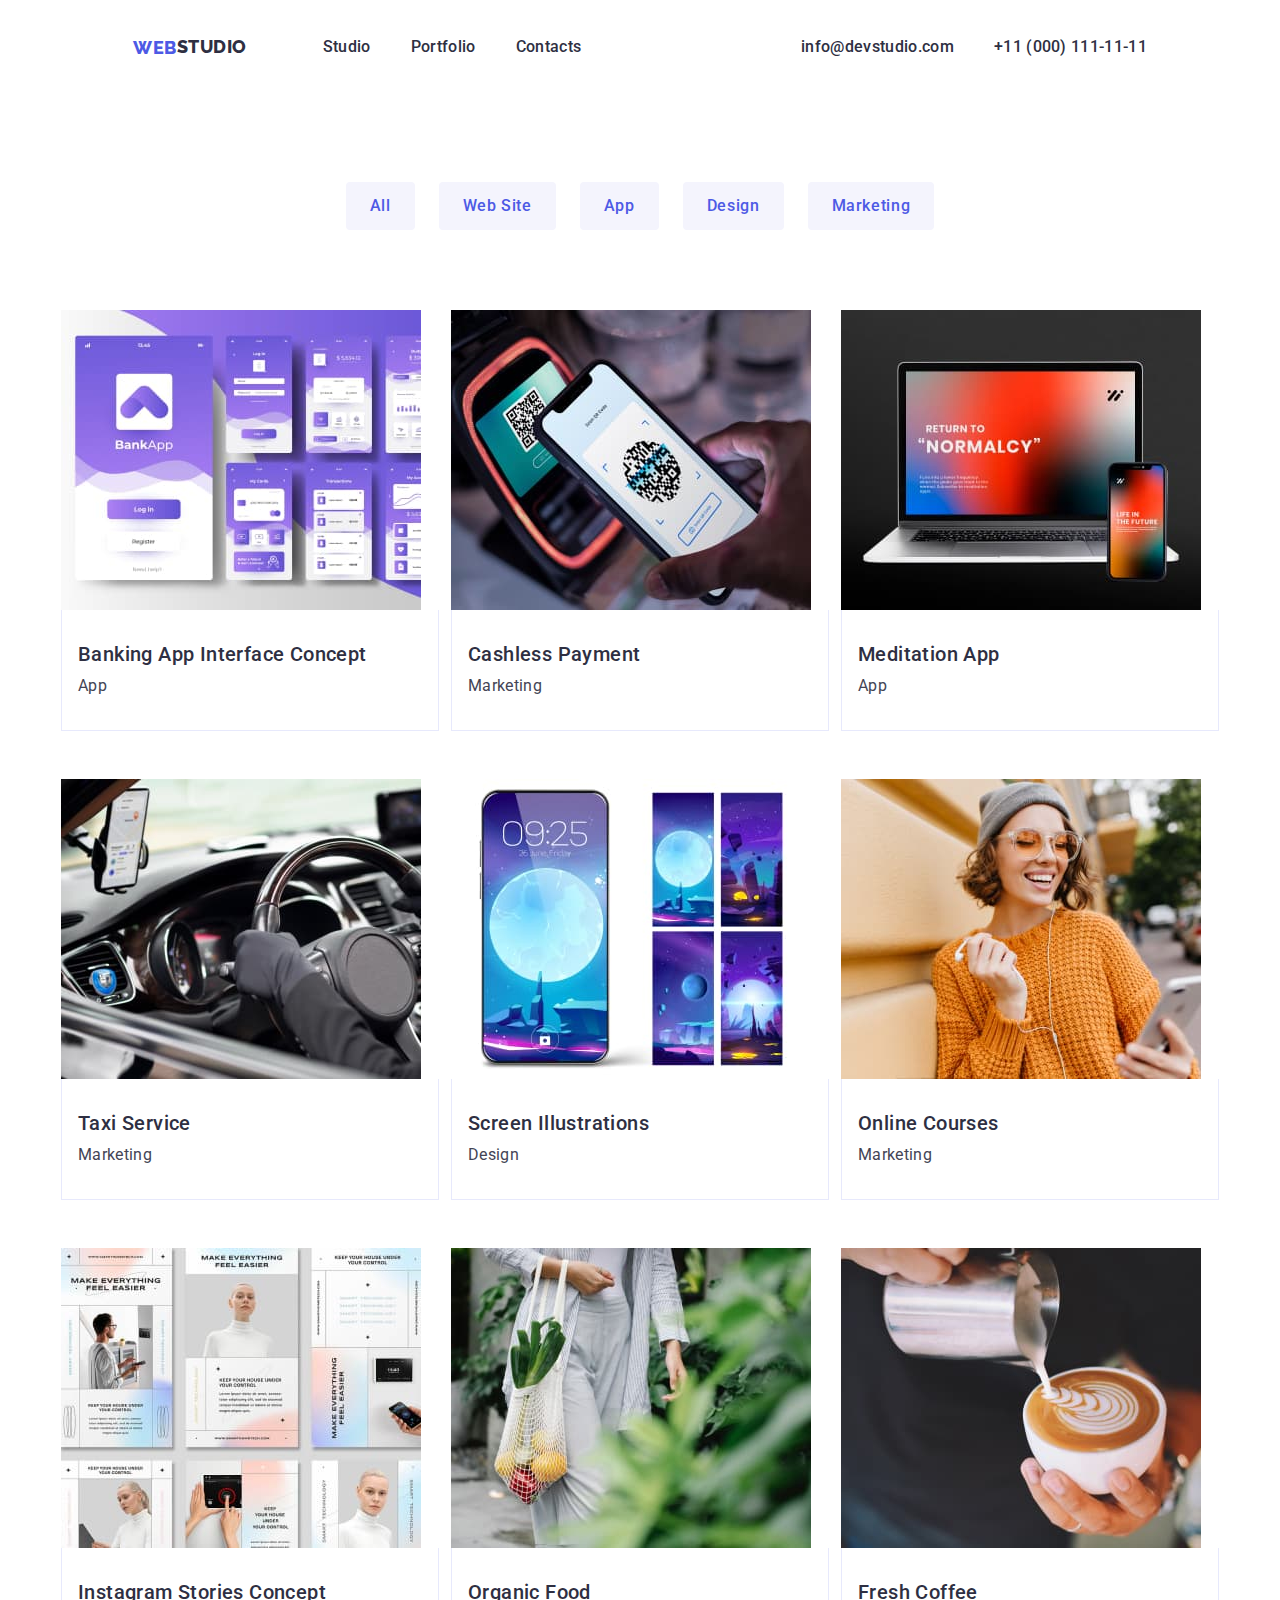
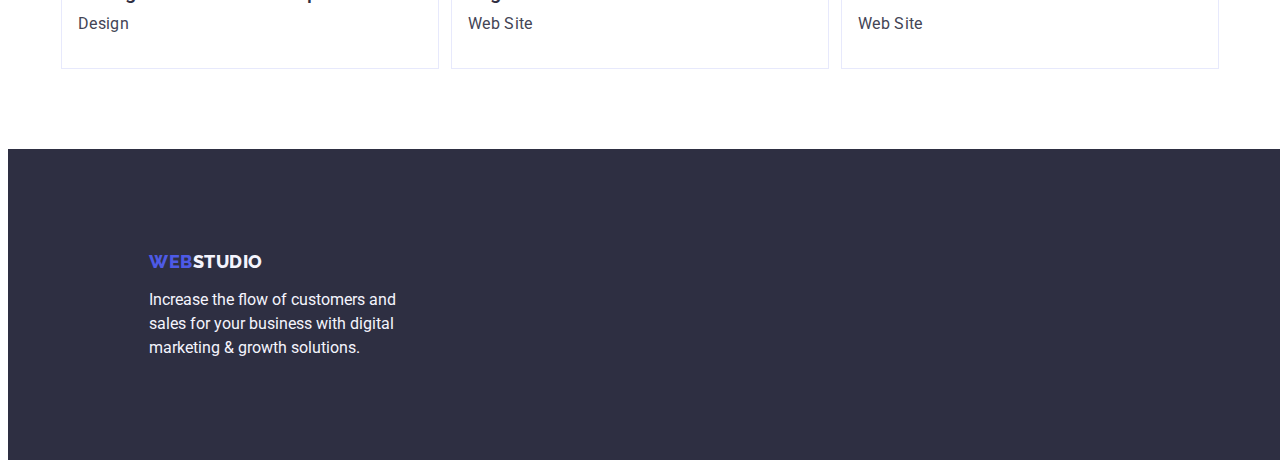
==== portfolio.html @ 6a8bac92 "homework-3-#2" ====
<!DOCTYPE html>
<html lang="en">
  <head>
    <meta charset="UTF-8" />
    <meta http-equiv="X-UA-Compatible" content="IE=edge" />
    <meta name="viewport" content="width=device-width, initial-scale=1.0" />
    <title>Portfolio</title>
    <link rel="preconnect" href="https://fonts.googleapis.com" />
    <link rel="preconnect" href="https://fonts.gstatic.com" crossorigin />
    <link
      href="https://fonts.googleapis.com/css2?family=Raleway:wght@800&family=Roboto:wght@400;500;700;900&display=swap"
      rel="stylesheet"
    />
    <link
      rel="stylesheet"
      href="https://cdnjs.cloudflare.com/ajax/libs/modern-normalize/1.1.0/modern-normalize.min.css"
      integrity="sha512-wpPYUAdjBVSE4KJnH1VR1HeZfpl1ub8YT/NKx4PuQ5NmX2tKuGu6U/JRp5y+Y8XG2tV+wKQpNHVUX03MfMFn9Q=="
      crossorigin="anonymous"
      referrerpolicy="no-referrer"
    />
    <link rel="stylesheet" href="./css/styles.css" />
  </head>

  <body>
    <!-- Header -->
    <header class="header">
      <div class="header-container container">
        <nav class="header-logo">
          <a class="header-logo header-logo-web link" href="./index.html">
            WEB<span class="header-logo-studio">Studio</span></a
          >
          <ul class="header-container list">
            <li class="header-nav-list">
              <a class="modal-link link" href="./index.html">Studio</a>
            </li>
            <li class="header-nav-list">
              <a class="modal-link link" href="./portfolio.html">Portfolio</a>
            </li>
            <li class="header-nav-list">
              <a class="modal-link link" href="">Contacts</a>
            </li>
          </ul>
        </nav>
        <address class="header-contact">
          <ul class="header-container list">
            <li class="header-nav-list">
              <a class="modal-contact link" href="mailto:info@devstudio.com"
                >info@devstudio.com</a
              >
            </li>
            <li class="header-nav-list">
              <a class="modal-contact link" href="tel:+110001111111"
                >+11 (000) 111-11-11</a
              >
            </li>
          </ul>
        </address>
      </div>
    </header>
    <main>
      <!-- Navigation -->
      <section>
        <div class="container">
          <h1 hidden>Title</h1>
          <ul class="list nav-list">
            <li>
              <button class="nav-btn nav-btn-text" type="button">All</button>
            </li>
            <li>
              <button class="nav-btn nav-btn-text" type="button">
                Web Site
              </button>
            </li>
            <li>
              <button class="nav-btn nav-btn-text" type="button">App</button>
            </li>
            <li>
              <button class="nav-btn nav-btn-text" type="button">Design</button>
            </li>
            <li>
              <button class="nav-btn nav-btn-text" type="button">
                Marketing
              </button>
            </li>
          </ul>
          <!-- Services -->
          <ul class="services list">
            <li class="services-link">
              <a class="link" href=""
                ><img
                  src="./images/portfolio/banking-app.jpg"
                  alt="Banking App Interface Concept"
                  width="360"
                />
                <h2 class="services-title">Banking App Interface Concept</h2>
                <p class="services-item">App</p></a
              >
            </li>
            <li class="services-link">
              <a class="link" href="">
                <img
                  src="./images/portfolio/cashless-payment.jpg"
                  alt="Cashless Payment"
                  width="360"
                />
                <h2 class="services-title">Cashless Payment</h2>
                <p class="services-item">Marketing</p>
              </a>
            </li>
            <li class="services-link">
              <a class="link" href="">
                <img
                  src="./images/portfolio/meditation-app.jpg"
                  alt="Meditation App"
                  width="360"
                />
                <h2 class="services-title">Meditation App</h2>
                <p class="services-item">App</p>
              </a>
            </li>
            <li class="services-link">
              <a class="link" href="">
                <img
                  src="./images/portfolio/taxi-service.jpg"
                  alt="Taxi Service"
                  width="360"
                />
                <h2 class="services-title">Taxi Service</h2>
                <p class="services-item">Marketing</p>
              </a>
            </li>
            <li class="services-link">
              <a class="link" href="">
                <img
                  src="./images/portfolio/screen-illustrations.jpg"
                  alt="Screen Illustrations"
                  width="360"
                />
                <h2 class="services-title">Screen Illustrations</h2>
                <p class="services-item">Design</p>
              </a>
            </li>
            <li class="services-link">
              <a class="link" href="">
                <img
                  src="./images/portfolio/online-courses.jpg"
                  alt="Online Courses"
                  width="360"
                />
                <h2 class="services-title">Online Courses</h2>
                <p class="services-item">Marketing</p>
              </a>
            </li>
            <li class="services-link">
              <a class="link" href="">
                <img
                  src="./images/portfolio/instagram-stories.jpg"
                  alt="Instagram Stories Concept"
                  width="360"
                />
                <h2 class="services-title">Instagram Stories Concept</h2>
                <p class="services-item">Design</p>
              </a>
            </li>
            <li class="services-link">
              <a class="link" href="">
                <img
                  src="./images/portfolio/organic-food.jpg"
                  alt="Organic Food"
                  width="360"
                />
                <h2 class="services-title">Organic Food</h2>
                <p class="services-item">Web Site</p>
              </a>
            </li>
            <li class="services-link">
              <a class="link" href="">
                <img
                  src="./images/portfolio/fresh-coffee.jpg"
                  alt="Fresh Coffee"
                  width="360"
                />
                <h2 class="services-title">Fresh Coffee</h2>
                <p class="services-item">Web Site</p>
              </a>
            </li>
          </ul>
        </div>
      </section>
    </main>
    <!-- Footer  -->
    <footer class="footer">
      <div class="container">
        <a class="footer-logo-web link" href="./index.html">
          WEB<span class="footer-logo-studio">Studio</span></a
        >
        <p class="footer-item">
          Increase the flow of customers and sales for your business with
          digital marketing & growth solutions.
        </p>
      </div>
    </footer>
  </body>
</html>
---- css/styles.css ----
:root {
  --accent-color: #2e2f42;
  --logo-color: #4d5ae5;
  --main-portfolio-color: #f4f4fd;
  --main-portfolio-background-color: #f4f4fd;
}

body {
  font-family: "Roboto", sans-serif;
  background-color: #ffffff;
  color: #434455;
}

button {
  cursor: pointer;
}
/**
  |============================
  | Base styles
  |============================
*/
h1,
h2,
h3,
h4,
h5 p {
  margin-top: 0;
  margin-bottom: 0;
}
ul,
ol {
  list-style: none;
  margin: 0;
  padding-left: 0;
}

img {
  display: block;
  max-width: 100%;
  height: auto;
}
button {
  cursor: pointer;
  border: none;
  border-radius: 4px;
}

.list {
  list-style: none;
  padding: 0;
  margin: 0;
}
.link {
  color: inherit;
  text-decoration: none;
}

.section {
  padding-top: 120px;
}

a {
  text-decoration: none;
}
.container {
  width: 1158px;
  padding: 0 15px;
  margin-right: auto;
  margin-left: auto;
}

.section {
  padding-top: 120px;
}

/**
  |============================
  | Header styles
  |============================
*/
.header {
  height: 0.05;
  background: #ffffff;
  padding-top: 24px;
  padding-bottom: 24px;
}

.header-container {
  display: flex;
  align-items: center;
  text-align: center;
  justify-content: space-around;
}

.header-logo {
  display: flex;
  margin-right: 76px;
  align-items: center;
}

.header-logo-web {
  font-family: "Raleway", sans-serif;
  font-weight: 800;
  font-size: 18px;
  line-height: 1.17;
  letter-spacing: 0.03em;
  text-transform: uppercase;
  color: var(--logo-color);
}
.header-logo-studio {
  font-family: "Raleway", sans-serif;
  font-weight: 800;
  font-size: 18px;
  line-height: 1.67;
  letter-spacing: 0.03em;
  text-transform: uppercase;
  color: var(--accent-color);
}

.header-nav-list {
  font-weight: 500;
  font-size: 16px;
  line-height: 1.5;
  letter-spacing: 0.02em;
  color: var(--accent-color);
  display: flex;
  align-items: center;
}

.header-nav-list:not(:last-child) {
  margin-right: 40px;
}

.modal-link:hover,
.modal-link:focus {
  color: #404bbf;
}

.header-contact {
  font-style: normal;
  font-weight: 400;
  font-size: 16px;
  line-height: 1.5;
  letter-spacing: 0.02em;
  color: #434455;
  display: flex;
  align-items: center;
}

.modal-contact:hover,
.modal-contact:focus {
  color: #404bbf;
}

/**
  |============================
  | Hero styles
  |============================
*/
.hero {
  background: var(--accent-color);
  width: 1440px;
  height: 600px;
  padding-top: 188px;
  margin-right: auto;
  margin-left: auto;
}
.hero-title {
  max-width: 496px;
  font-weight: 700;
  margin: auto;
  margin-bottom: 48px;
  font-size: 56px;
  line-height: 1.07;
  text-align: center;
  letter-spacing: 0.02em;
  color: #ffffff;
}

.hero-btn {
  font-family: "Roboto", sans-serif;
  letter-spacing: 0.04em;
  color: var(--logo-color);
  background-color: #4d5ae5;
  margin: auto;
  display: block;
  width: 169px;
  height: 56px;
}

.hero-btn-text {
  font-weight: 500;
  font-size: 16px;
  line-height: 1.5;
  color: #ffffff;
}

.hero-btn:hover,
.hero-btn:focus {
  background: #404bbf;
}

/**
  |============================
  | Benefits styles
  |============================
*/
.benefist {
  font-weight: 500;
  font-size: 20px;
  line-height: 1.2;
  letter-spacing: 0.02em;
}

.benefist-list {
  display: flex;
  justify-content: space-between;
}

.benefist-list:not(:last-child) {
  margin-right: 24px;
}

.benefist-item {
  font-weight: 400;
  font-size: 16px;
  line-height: 1.5;
  letter-spacing: 0.02em;
  color: #434455;
}

/**
  |============================
  | Function styles
  |============================
*/
.function-item {
  font-weight: 700;
  font-size: 36px;
  line-height: 1.11;
  text-align: center;
  letter-spacing: 0.02em;
  text-transform: capitalize;
  color: var(--accent-color);
  margin-bottom: 72px;
}
.function-list {
  display: flex;
  justify-content: space-between;
}

/**
  |============================
  | Team styles
  |============================
*/
.team {
  background-color: var(--main-portfolio-background-color);
}
.team-item {
  background-color: #ffffff;
  padding-bottom: 32px;
}

.team-flex {
  display: flex;
  flex-wrap: wrap;
  padding-bottom: 120px;
  justify-content: space-between;
  text-align: center;
}

.team-header {
  font-weight: 700;
  font-size: 36px;
  line-height: 1.11;
  text-align: center;
  letter-spacing: 0.02em;
  text-transform: capitalize;
  color: var(--accent-color);
  margin-bottom: 72px;
}

.team-list {
  font-weight: 500;
  font-size: 20px;
  line-height: 1.2;
  letter-spacing: 0.02em;
  color: var(--accent-color);
  padding-top: 32px;
}
.team-list-item {
  font-weight: 400;
  font-size: 16px;
  line-height: 1.5;
  letter-spacing: 0.02em;
  background-color: #ffffff;
  color: #434455;
  margin: 0;
  padding-top: 8px;
}
/**
  |============================
  | Footer styles
  |============================
*/
.footer {
  background: var(--accent-color);
  width: 1440px;
  padding-top: 102px;
  margin-right: auto;
  margin-left: auto;
}

.footer-logo-studio {
  font-family: "Raleway", sans-serif;
  font-weight: 800;
  font-size: 18px;
  line-height: 1.17;
  letter-spacing: 0.03em;
  text-transform: uppercase;
  color: var(--main-portfolio-color);
}
.footer-logo-web {
  font-family: "Raleway", sans-serif;
  font-weight: 800;
  font-size: 18px;
  line-height: 1.17;
  letter-spacing: 0.03em;
  text-transform: uppercase;
  color: var(--logo-color);
}

.footer-item {
  font-weight: 400;
  font-size: 16px;
  line-height: 1.5;
  color: var(--main-portfolio-color);
  width: 264px;
  padding-bottom: 100px;
}

/**
  |============================
  | Navigation
  |============================
*/
.nav-list {
  display: flex;
  padding-top: 96px;
  padding-bottom: 72px;
  justify-content: center;
  gap: 24px;
}
.nav-btn {
  background-color: var(--main-portfolio-background-color);
  height: 48px;
  padding: 12px 24px;
}

.nav-btn-text {
  font-family: "Roboto", sans-serif;
  font-weight: 500;
  font-size: 16px;
  line-height: 1.5;
  letter-spacing: 0.04em;
  color: var(--logo-color);
}

.nav-btn:hover,
.nav-btn:focus {
  color: #ffffff;
  background: #404bbf;
}

/**
  |============================
  | Services
  |============================
*/
.services {
  display: flex;
  flex-wrap: wrap;
  justify-content: space-between;
  padding-bottom: 32px;
  padding-top: 8px;
}

.services-link {
  margin-bottom: 48px;
}
.services-title {
  font-weight: 500;
  font-size: 20px;
  line-height: 1.2;
  letter-spacing: 0.02em;
  color: var(--accent-color);
  width: 360px;
  padding-top: 32px;
  padding-left: 16px;
  border-right: 1px solid #e7e9fc;
  border-left: 1px solid #e7e9fc;
}

.services-item {
  font-weight: 400;
  font-size: 16px;
  line-height: 1.5;
  letter-spacing: 0.02em;
  color: #434455;
  padding-left: 16px;
  padding-top: 8px;
  padding-bottom: 32px;
  margin: 0;
  border-right: 1px solid #e7e9fc;
  border-left: 1px solid #e7e9fc;
  border-bottom: 1px solid #e7e9fc;
}
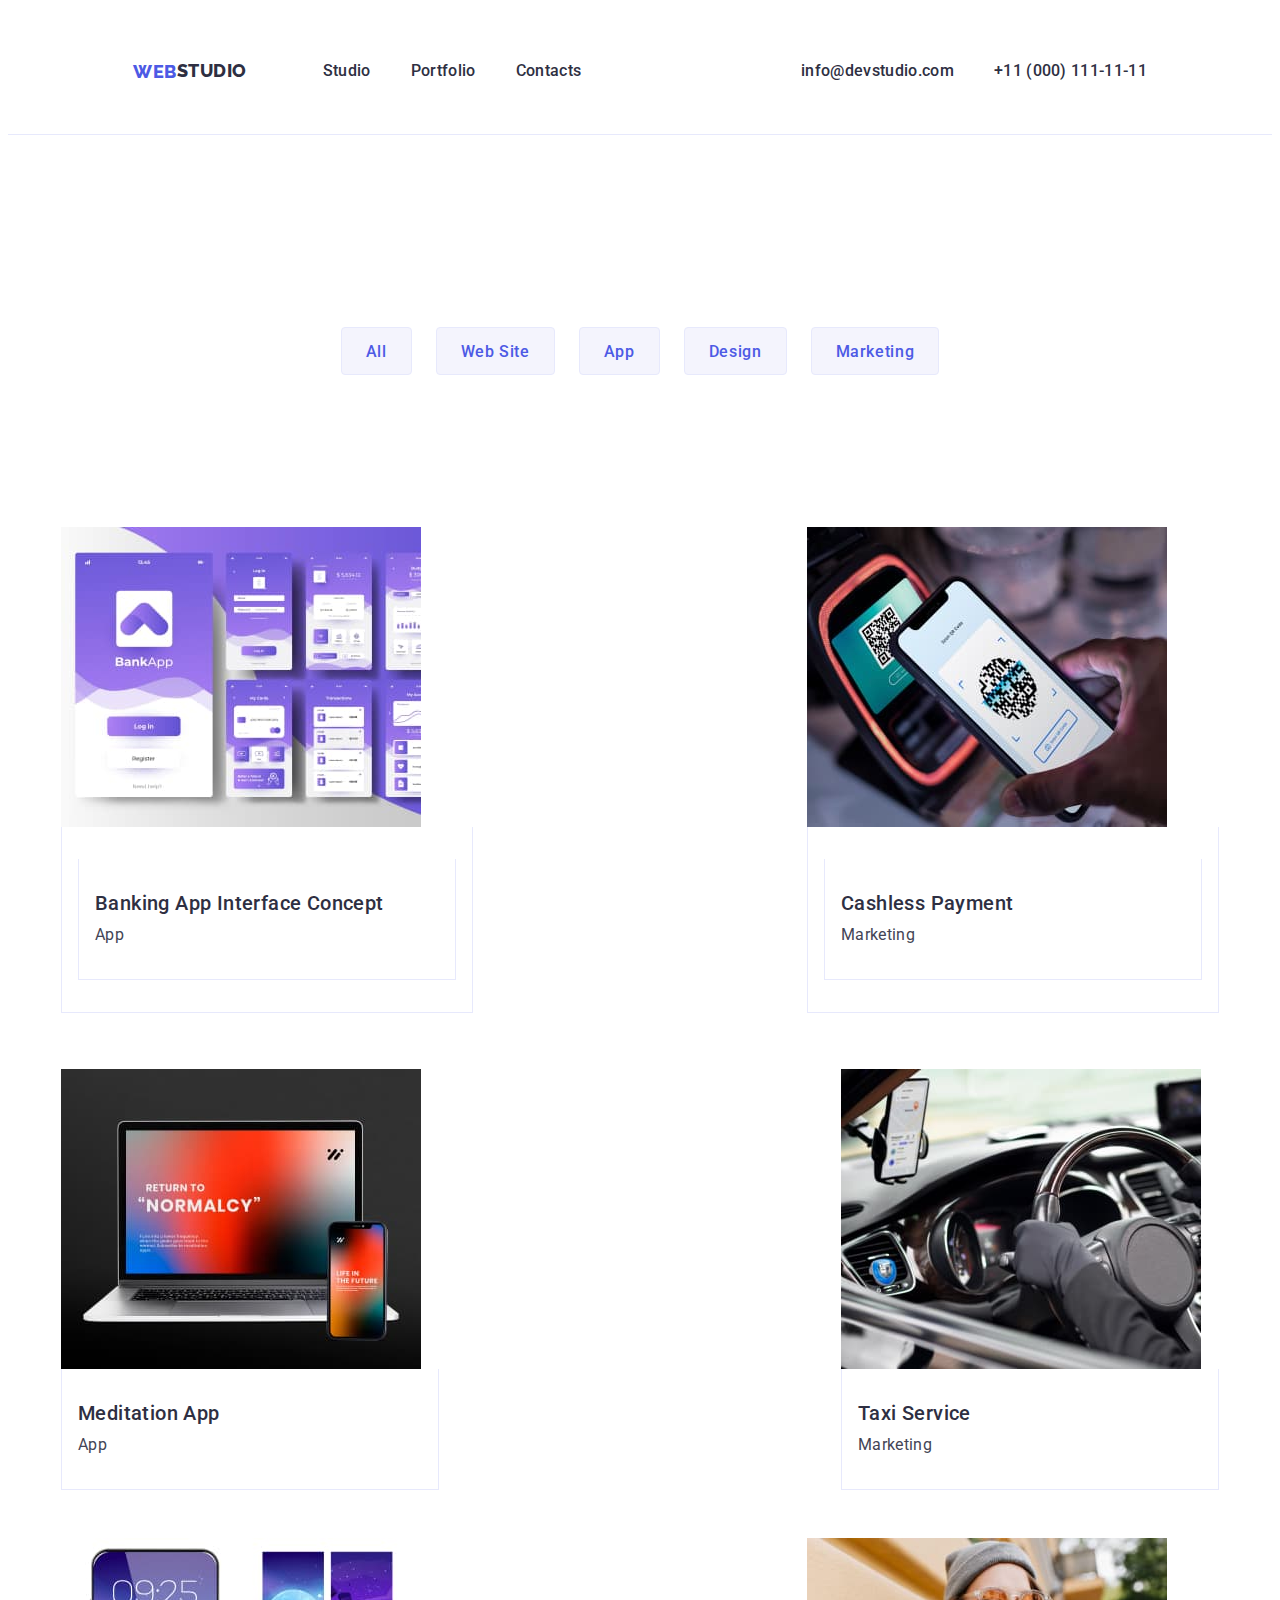
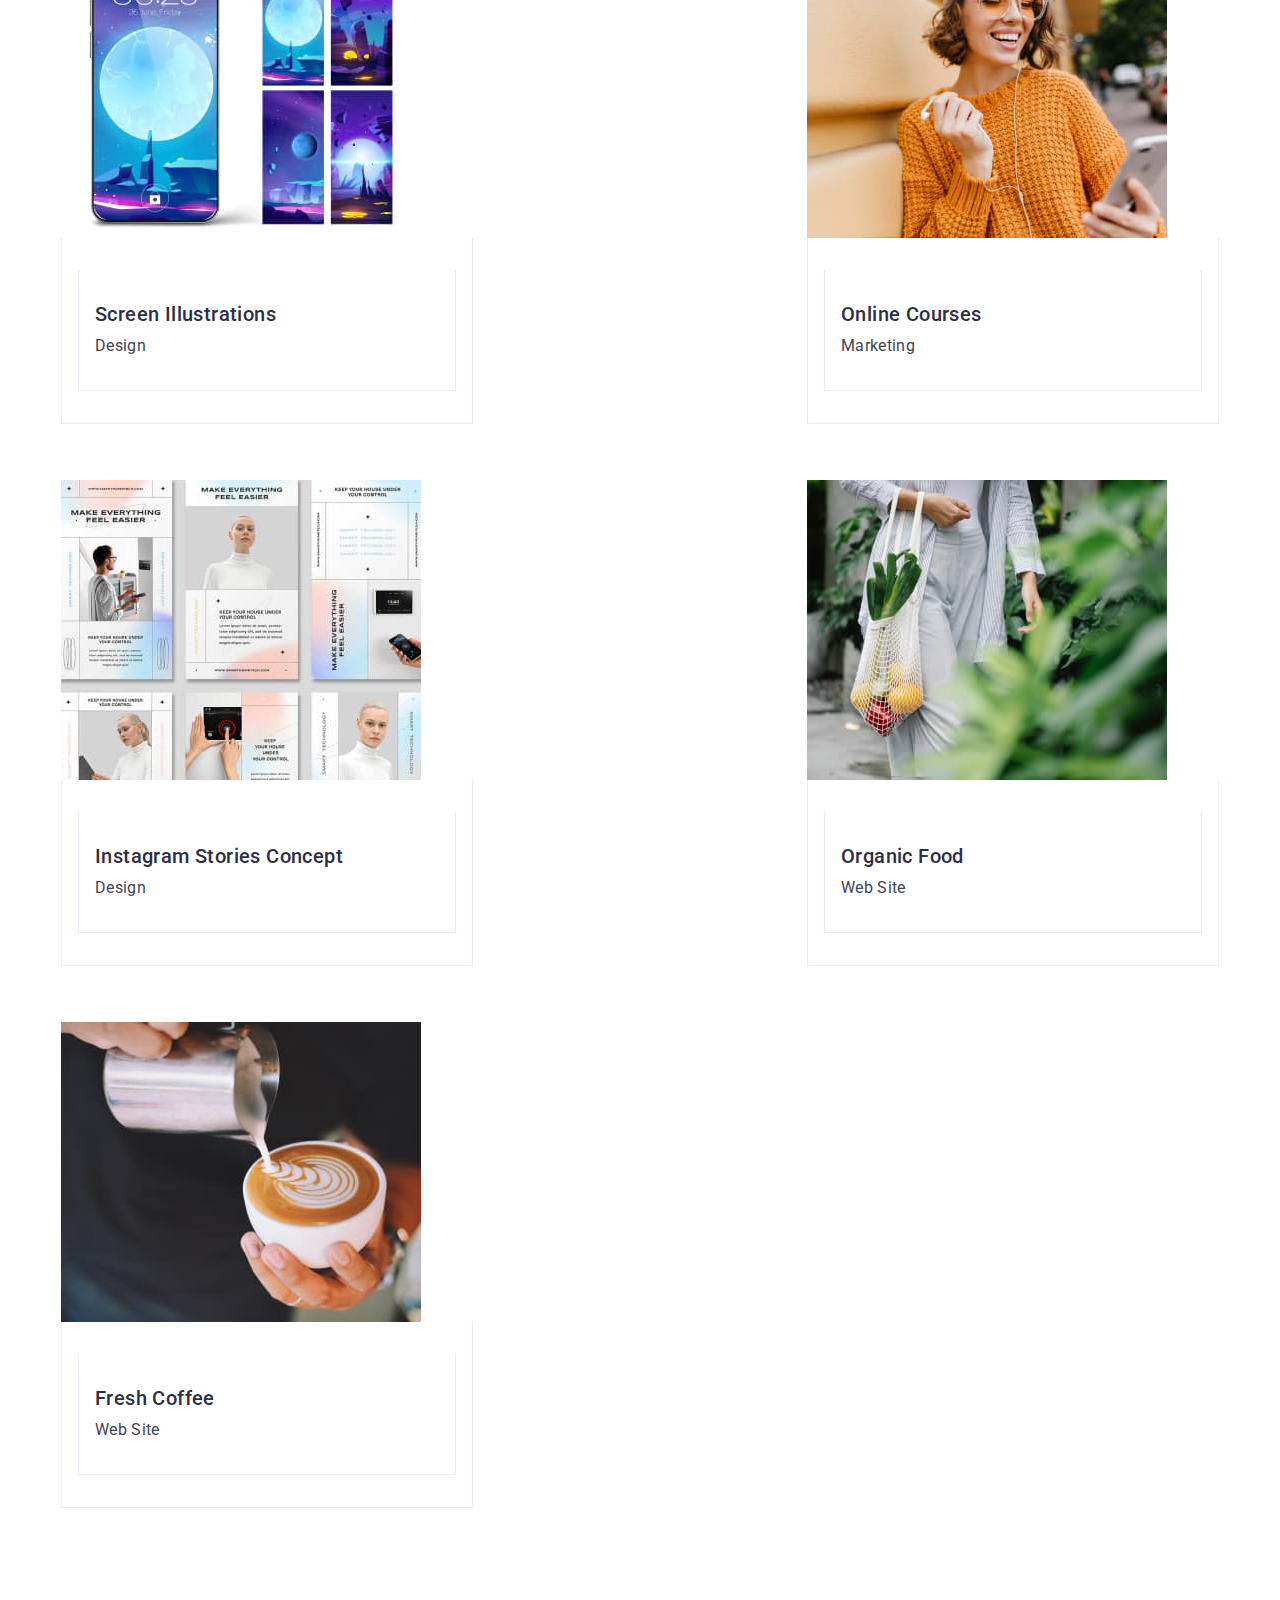
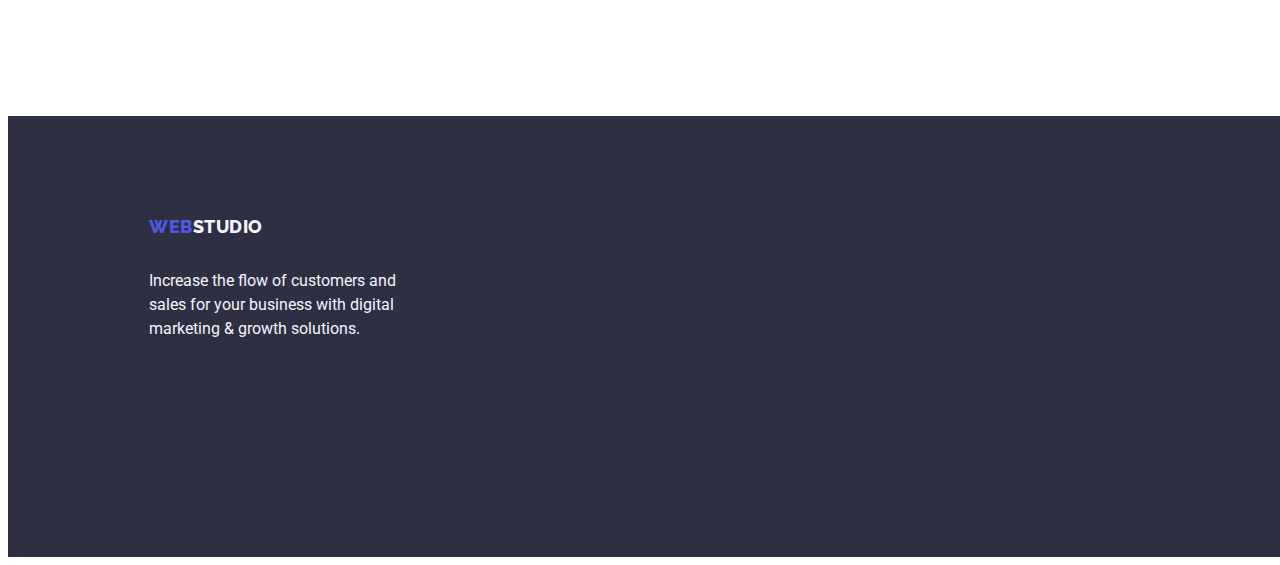
==== commit 2485d7c7: "Homework-3-#5" ====
--- a/portfolio.html
+++ b/portfolio.html
@@ -59,25 +59,25 @@
     </header>
     <main>
       <!-- Navigation -->
-      <section>
+      <section class="section-title">
         <div class="container">
           <h1 hidden>Title</h1>
           <ul class="list nav-list">
-            <li>
+            <li class="nav-list-item">
               <button class="nav-btn nav-btn-text" type="button">All</button>
             </li>
-            <li>
+            <li class="nav-list-item">
               <button class="nav-btn nav-btn-text" type="button">
                 Web Site
               </button>
             </li>
-            <li>
+            <li class="nav-list-item">
               <button class="nav-btn nav-btn-text" type="button">App</button>
             </li>
             <li>
               <button class="nav-btn nav-btn-text" type="button">Design</button>
             </li>
-            <li>
+            <li class="nav-list-item">
               <button class="nav-btn nav-btn-text" type="button">
                 Marketing
               </button>
@@ -92,9 +92,11 @@
                   alt="Banking App Interface Concept"
                   width="360"
                 />
+              </a>
+              <div class="services-container">
                 <h2 class="services-title">Banking App Interface Concept</h2>
-                <p class="services-item">App</p></a
-              >
+                <p class="services-item">App</p>
+              </div>
             </li>
             <li class="services-link">
               <a class="link" href="">
@@ -103,8 +105,10 @@
                   alt="Cashless Payment"
                   width="360"
                 />
-                <h2 class="services-title">Cashless Payment</h2>
-                <p class="services-item">Marketing</p>
+                <div class="services-container">
+                  <h2 class="services-title">Cashless Payment</h2>
+                  <p class="services-item">Marketing</p>
+                </div>
               </a>
             </li>
             <li class="services-link">
@@ -136,8 +140,10 @@
                   alt="Screen Illustrations"
                   width="360"
                 />
-                <h2 class="services-title">Screen Illustrations</h2>
-                <p class="services-item">Design</p>
+                <div class="services-container">
+                  <h2 class="services-title">Screen Illustrations</h2>
+                  <p class="services-item">Design</p>
+                </div>
               </a>
             </li>
             <li class="services-link">
@@ -147,8 +153,10 @@
                   alt="Online Courses"
                   width="360"
                 />
-                <h2 class="services-title">Online Courses</h2>
-                <p class="services-item">Marketing</p>
+                <div class="services-container">
+                  <h2 class="services-title">Online Courses</h2>
+                  <p class="services-item">Marketing</p>
+                </div>
               </a>
             </li>
             <li class="services-link">
@@ -158,8 +166,10 @@
                   alt="Instagram Stories Concept"
                   width="360"
                 />
-                <h2 class="services-title">Instagram Stories Concept</h2>
-                <p class="services-item">Design</p>
+                <div class="services-container">
+                  <h2 class="services-title">Instagram Stories Concept</h2>
+                  <p class="services-item">Design</p>
+                </div>
               </a>
             </li>
             <li class="services-link">
@@ -169,8 +179,10 @@
                   alt="Organic Food"
                   width="360"
                 />
-                <h2 class="services-title">Organic Food</h2>
-                <p class="services-item">Web Site</p>
+                <div class="services-container">
+                  <h2 class="services-title">Organic Food</h2>
+                  <p class="services-item">Web Site</p>
+                </div>
               </a>
             </li>
             <li class="services-link">
@@ -180,8 +192,10 @@
                   alt="Fresh Coffee"
                   width="360"
                 />
-                <h2 class="services-title">Fresh Coffee</h2>
-                <p class="services-item">Web Site</p>
+                <div class="services-container">
+                  <h2 class="services-title">Fresh Coffee</h2>
+                  <p class="services-item">Web Site</p>
+                </div>
               </a>
             </li>
           </ul>
--- a/css/styles.css
+++ b/css/styles.css
@@ -56,7 +56,7 @@
 }
 
 .section {
-  padding-top: 120px;
+  padding-bottom: 120px;
 }
 
 a {
@@ -81,8 +81,7 @@
 .header {
   height: 0.05;
   background: #ffffff;
-  padding-top: 24px;
-  padding-bottom: 24px;
+  border-bottom: 1px solid #e7e9fc;
 }
 
 .header-container {
@@ -106,6 +105,7 @@
   letter-spacing: 0.03em;
   text-transform: uppercase;
   color: var(--logo-color);
+  padding: 24px 0;
 }
 .header-logo-studio {
   font-family: "Raleway", sans-serif;
@@ -115,6 +115,7 @@
   letter-spacing: 0.03em;
   text-transform: uppercase;
   color: var(--accent-color);
+  padding: 24px 0;
 }
 
 .header-nav-list {
@@ -161,9 +162,9 @@
   background: var(--accent-color);
   width: 1440px;
   height: 600px;
-  padding-top: 188px;
   margin-right: auto;
   margin-left: auto;
+  padding: 188px 0;
 }
 .hero-title {
   max-width: 496px;
@@ -184,8 +185,8 @@
   background-color: #4d5ae5;
   margin: auto;
   display: block;
-  width: 169px;
   height: 56px;
+  min-width: 169px;
 }
 
 .hero-btn-text {
@@ -210,15 +211,17 @@
   font-size: 20px;
   line-height: 1.2;
   letter-spacing: 0.02em;
+  padding: 120px 0;
+  margin-bottom: 8px;
 }
 
 .benefist-list {
   display: flex;
   justify-content: space-between;
-}
-
-.benefist-list:not(:last-child) {
-  margin-right: 24px;
+  gap: 24px;
+}
+.benefist-list-item {
+  width: calc((100% - 72px) / 4);
 }
 
 .benefist-item {
@@ -249,6 +252,10 @@
   justify-content: space-between;
 }
 
+.function-list-item:not(:last-child) {
+  margin-right: 24px;
+}
+
 /**
   |============================
   | Team styles
@@ -260,8 +267,18 @@
 .team-item {
   background-color: #ffffff;
   padding-bottom: 32px;
-}
-
+  border-radius: 0px 0px 4px 4px;
+}
+
+.team-item:not(:last-child) {
+  margin-right: 24px;
+}
+
+.team-item-list {
+  padding: 32px 16px;
+  text-align: center;
+  margin-bottom: 8px;
+}
 .team-flex {
   display: flex;
   flex-wrap: wrap;
@@ -288,6 +305,7 @@
   letter-spacing: 0.02em;
   color: var(--accent-color);
   padding-top: 32px;
+  margin-bottom: 8px;
 }
 .team-list-item {
   font-weight: 400;
@@ -307,9 +325,9 @@
 .footer {
   background: var(--accent-color);
   width: 1440px;
-  padding-top: 102px;
   margin-right: auto;
   margin-left: auto;
+  padding: 100px 0;
 }
 
 .footer-logo-studio {
@@ -329,6 +347,8 @@
   letter-spacing: 0.03em;
   text-transform: uppercase;
   color: var(--logo-color);
+  display: inline-block;
+  margin-bottom: 16px;
 }
 
 .footer-item {
@@ -345,17 +365,27 @@
   | Navigation
   |============================
 */
+
+.section-title {
+  padding: 96px 0 120px;
+}
+.nav-list-item {
+  margin-bottom: 72px;
+}
+
 .nav-list {
   display: flex;
   padding-top: 96px;
   padding-bottom: 72px;
   justify-content: center;
-  gap: 24px;
+  column-gap: 24px;
+  row-gap: 48px;
 }
 .nav-btn {
   background-color: var(--main-portfolio-background-color);
   height: 48px;
   padding: 12px 24px;
+  border: 1px solid #e7e9fc;
 }
 
 .nav-btn-text {
@@ -369,6 +399,7 @@
 
 .nav-btn:hover,
 .nav-btn:focus {
+  border: 1px solid transparent;
   color: #ffffff;
   background: #404bbf;
 }
@@ -388,6 +419,7 @@
 
 .services-link {
   margin-bottom: 48px;
+  column-gap: 24px;
 }
 .services-title {
   font-weight: 500;
@@ -416,3 +448,10 @@
   border-left: 1px solid #e7e9fc;
   border-bottom: 1px solid #e7e9fc;
 }
+
+.services-container {
+  padding: 32px 16px;
+  border: 1px solid #e7e9fc;
+  border-top: none;
+  margin-bottom: 8px;
+}
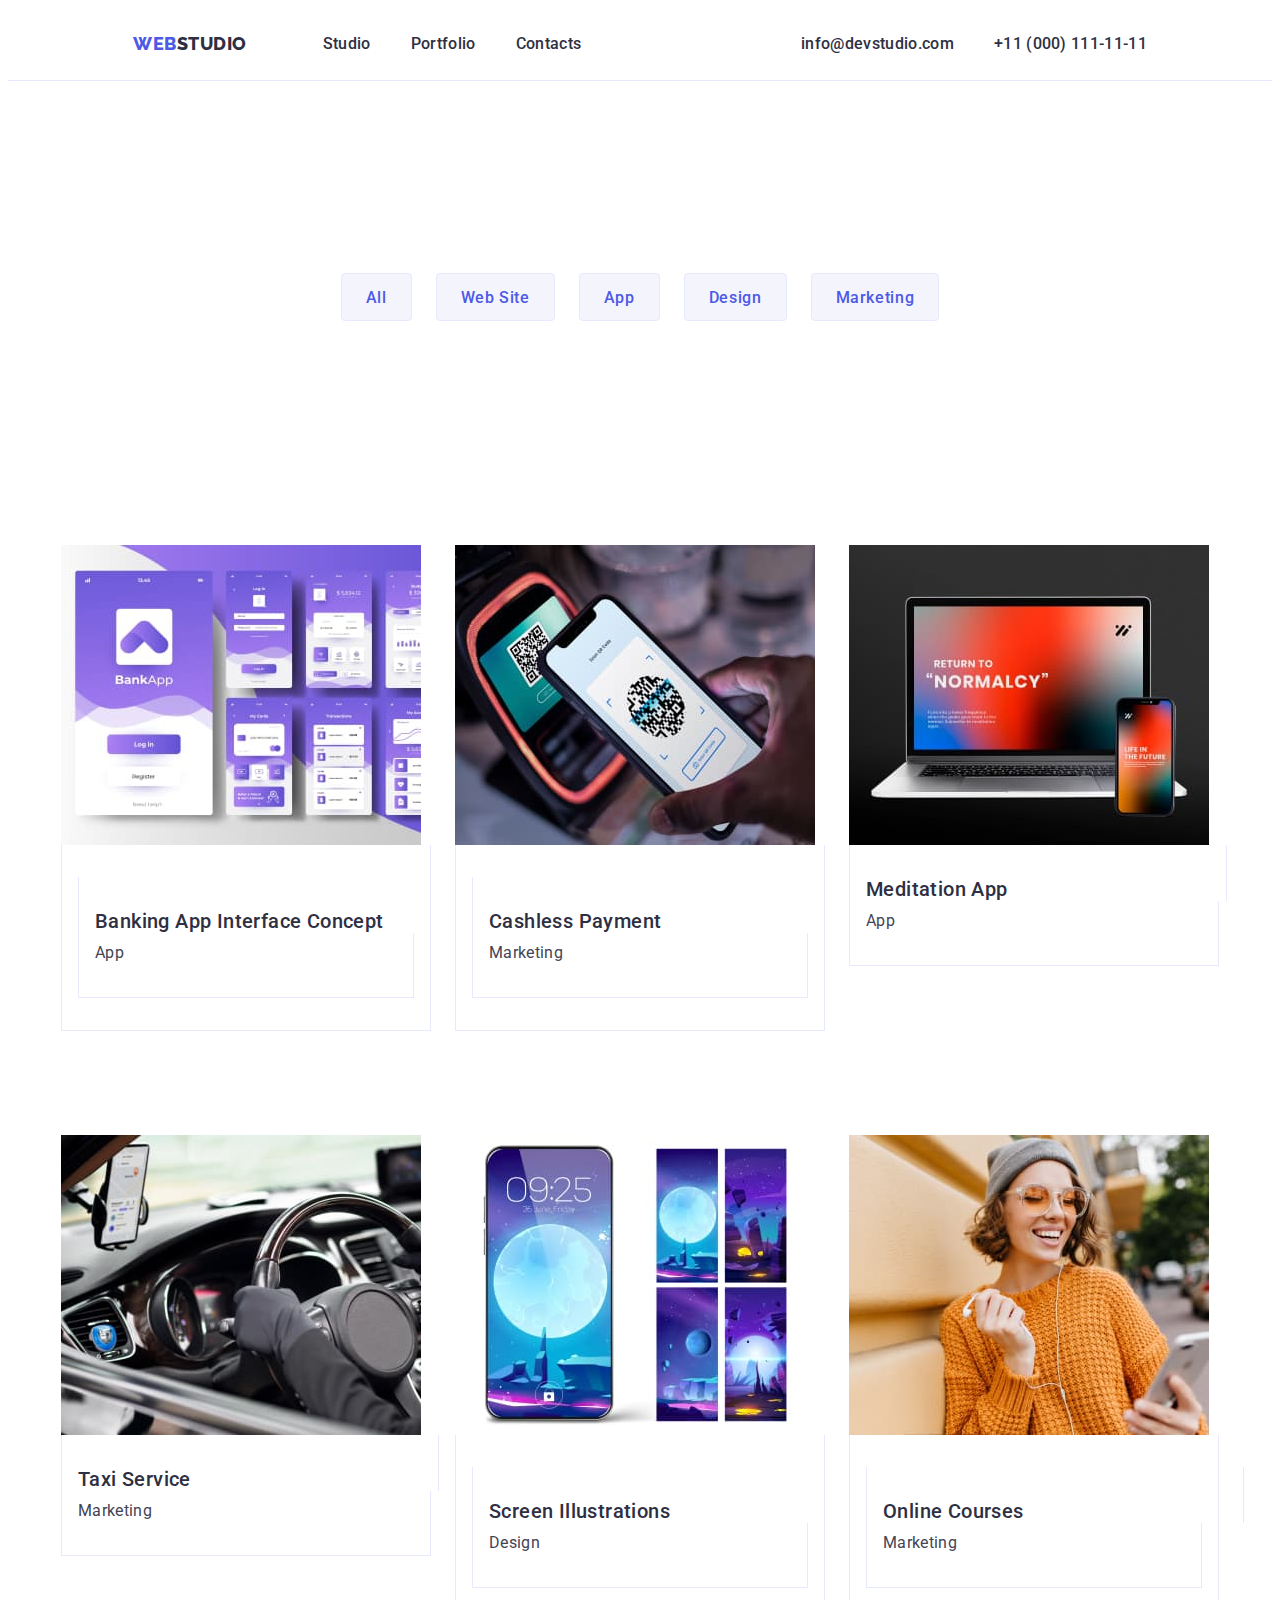
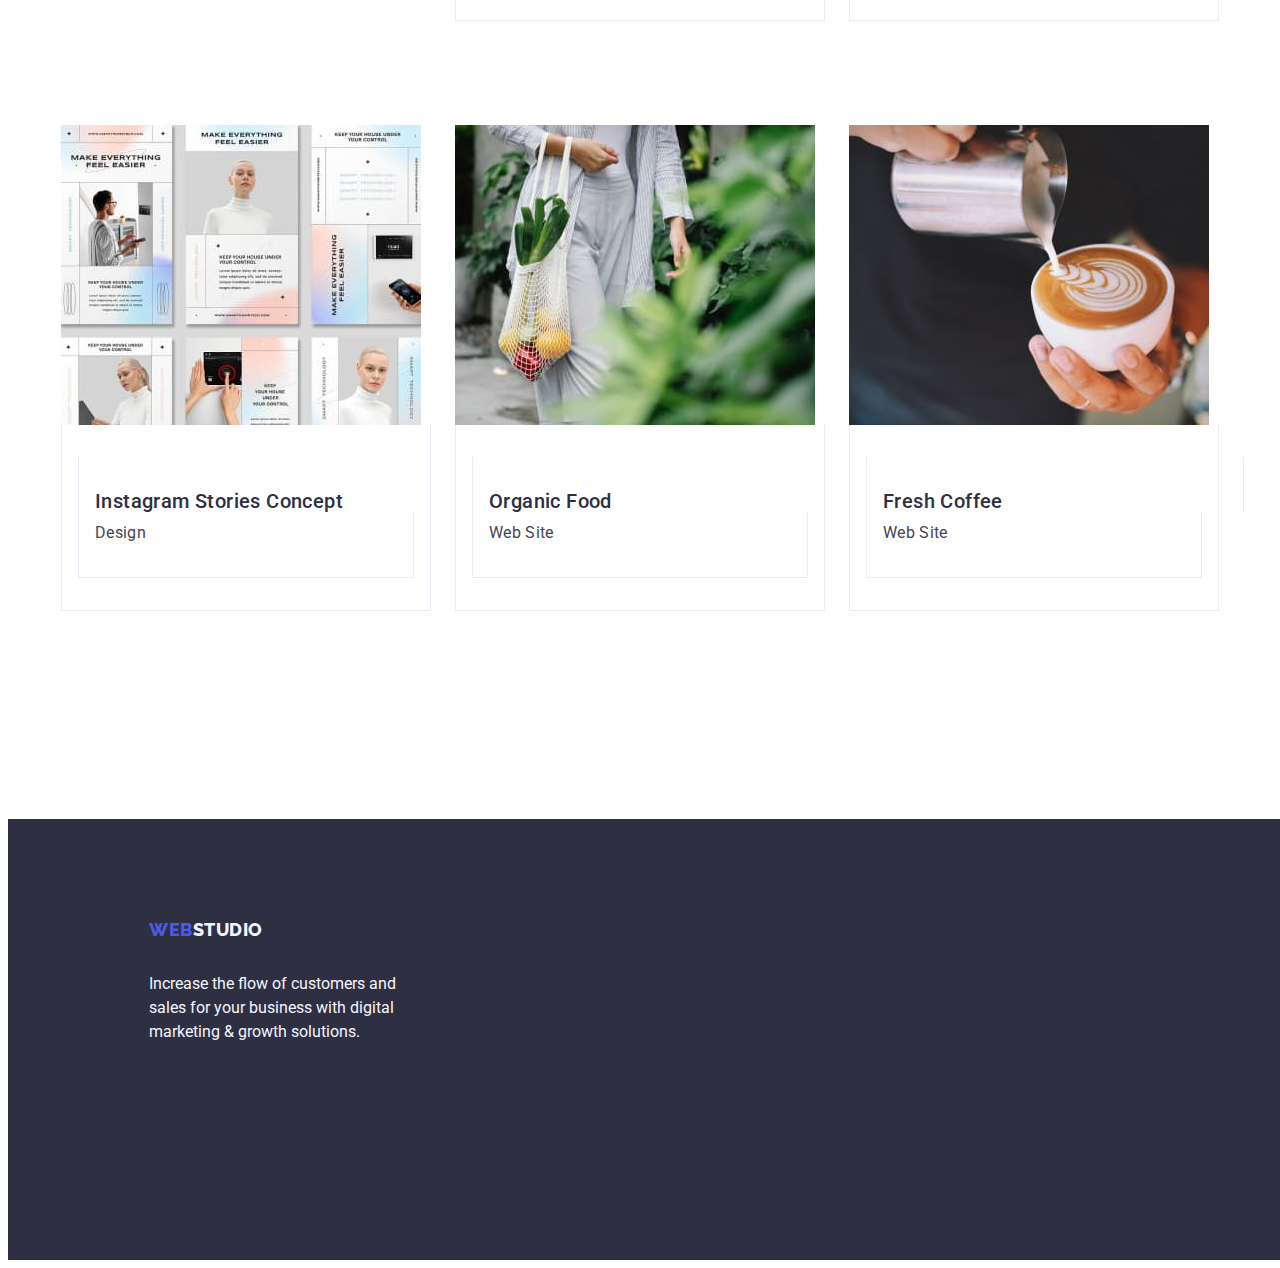
==== commit cf04fabf: "Homework-3-#6" ====
--- a/portfolio.html
+++ b/portfolio.html
@@ -86,8 +86,8 @@
           <!-- Services -->
           <ul class="services list">
             <li class="services-link">
-              <a class="link" href=""
-                ><img
+              <a class="link" href="">
+                <img
                   src="./images/portfolio/banking-app.jpg"
                   alt="Banking App Interface Concept"
                   width="360"
@@ -105,11 +105,11 @@
                   alt="Cashless Payment"
                   width="360"
                 />
-                <div class="services-container">
-                  <h2 class="services-title">Cashless Payment</h2>
-                  <p class="services-item">Marketing</p>
-                </div>
-              </a>
+              </a>
+              <div class="services-container">
+                <h2 class="services-title">Cashless Payment</h2>
+                <p class="services-item">Marketing</p>
+              </div>
             </li>
             <li class="services-link">
               <a class="link" href="">
@@ -118,9 +118,9 @@
                   alt="Meditation App"
                   width="360"
                 />
-                <h2 class="services-title">Meditation App</h2>
-                <p class="services-item">App</p>
-              </a>
+              </a>
+              <h2 class="services-title">Meditation App</h2>
+              <p class="services-item">App</p>
             </li>
             <li class="services-link">
               <a class="link" href="">
@@ -129,9 +129,9 @@
                   alt="Taxi Service"
                   width="360"
                 />
-                <h2 class="services-title">Taxi Service</h2>
-                <p class="services-item">Marketing</p>
-              </a>
+              </a>
+              <h2 class="services-title">Taxi Service</h2>
+              <p class="services-item">Marketing</p>
             </li>
             <li class="services-link">
               <a class="link" href="">
@@ -139,12 +139,11 @@
                   src="./images/portfolio/screen-illustrations.jpg"
                   alt="Screen Illustrations"
                   width="360"
-                />
-                <div class="services-container">
-                  <h2 class="services-title">Screen Illustrations</h2>
-                  <p class="services-item">Design</p>
-                </div>
-              </a>
+              /></a>
+              <div class="services-container">
+                <h2 class="services-title">Screen Illustrations</h2>
+                <p class="services-item">Design</p>
+              </div>
             </li>
             <li class="services-link">
               <a class="link" href="">
@@ -152,12 +151,11 @@
                   src="./images/portfolio/online-courses.jpg"
                   alt="Online Courses"
                   width="360"
-                />
-                <div class="services-container">
-                  <h2 class="services-title">Online Courses</h2>
-                  <p class="services-item">Marketing</p>
-                </div>
-              </a>
+              /></a>
+              <div class="services-container">
+                <h2 class="services-title">Online Courses</h2>
+                <p class="services-item">Marketing</p>
+              </div>
             </li>
             <li class="services-link">
               <a class="link" href="">
@@ -165,12 +163,11 @@
                   src="./images/portfolio/instagram-stories.jpg"
                   alt="Instagram Stories Concept"
                   width="360"
-                />
-                <div class="services-container">
-                  <h2 class="services-title">Instagram Stories Concept</h2>
-                  <p class="services-item">Design</p>
-                </div>
-              </a>
+              /></a>
+              <div class="services-container">
+                <h2 class="services-title">Instagram Stories Concept</h2>
+                <p class="services-item">Design</p>
+              </div>
             </li>
             <li class="services-link">
               <a class="link" href="">
@@ -178,12 +175,11 @@
                   src="./images/portfolio/organic-food.jpg"
                   alt="Organic Food"
                   width="360"
-                />
-                <div class="services-container">
-                  <h2 class="services-title">Organic Food</h2>
-                  <p class="services-item">Web Site</p>
-                </div>
-              </a>
+              /></a>
+              <div class="services-container">
+                <h2 class="services-title">Organic Food</h2>
+                <p class="services-item">Web Site</p>
+              </div>
             </li>
             <li class="services-link">
               <a class="link" href="">
@@ -191,12 +187,11 @@
                   src="./images/portfolio/fresh-coffee.jpg"
                   alt="Fresh Coffee"
                   width="360"
-                />
-                <div class="services-container">
-                  <h2 class="services-title">Fresh Coffee</h2>
-                  <p class="services-item">Web Site</p>
-                </div>
-              </a>
+              /></a>
+              <div class="services-container">
+                <h2 class="services-title">Fresh Coffee</h2>
+                <p class="services-item">Web Site</p>
+              </div>
             </li>
           </ul>
         </div>
--- a/css/styles.css
+++ b/css/styles.css
@@ -105,7 +105,6 @@
   letter-spacing: 0.03em;
   text-transform: uppercase;
   color: var(--logo-color);
-  padding: 24px 0;
 }
 .header-logo-studio {
   font-family: "Raleway", sans-serif;
@@ -115,17 +114,17 @@
   letter-spacing: 0.03em;
   text-transform: uppercase;
   color: var(--accent-color);
+}
+
+.header-nav-list {
+  font-weight: 500;
+  font-size: 16px;
+  line-height: 1.5;
+  letter-spacing: 0.02em;
+  color: var(--accent-color);
+  display: flex;
+  align-items: center;
   padding: 24px 0;
-}
-
-.header-nav-list {
-  font-weight: 500;
-  font-size: 16px;
-  line-height: 1.5;
-  letter-spacing: 0.02em;
-  color: var(--accent-color);
-  display: flex;
-  align-items: center;
 }
 
 .header-nav-list:not(:last-child) {
@@ -379,7 +378,8 @@
   padding-bottom: 72px;
   justify-content: center;
   column-gap: 24px;
-  row-gap: 48px;
+  gap: 24px;
+  margin-bottom: 72px;
 }
 .nav-btn {
   background-color: var(--main-portfolio-background-color);
@@ -415,11 +415,14 @@
   justify-content: space-between;
   padding-bottom: 32px;
   padding-top: 8px;
+  column-gap: 24px;
+  row-gap: 48px;
 }
 
 .services-link {
   margin-bottom: 48px;
   column-gap: 24px;
+  width: calc((100% - 48px) / 3);
 }
 .services-title {
   font-weight: 500;
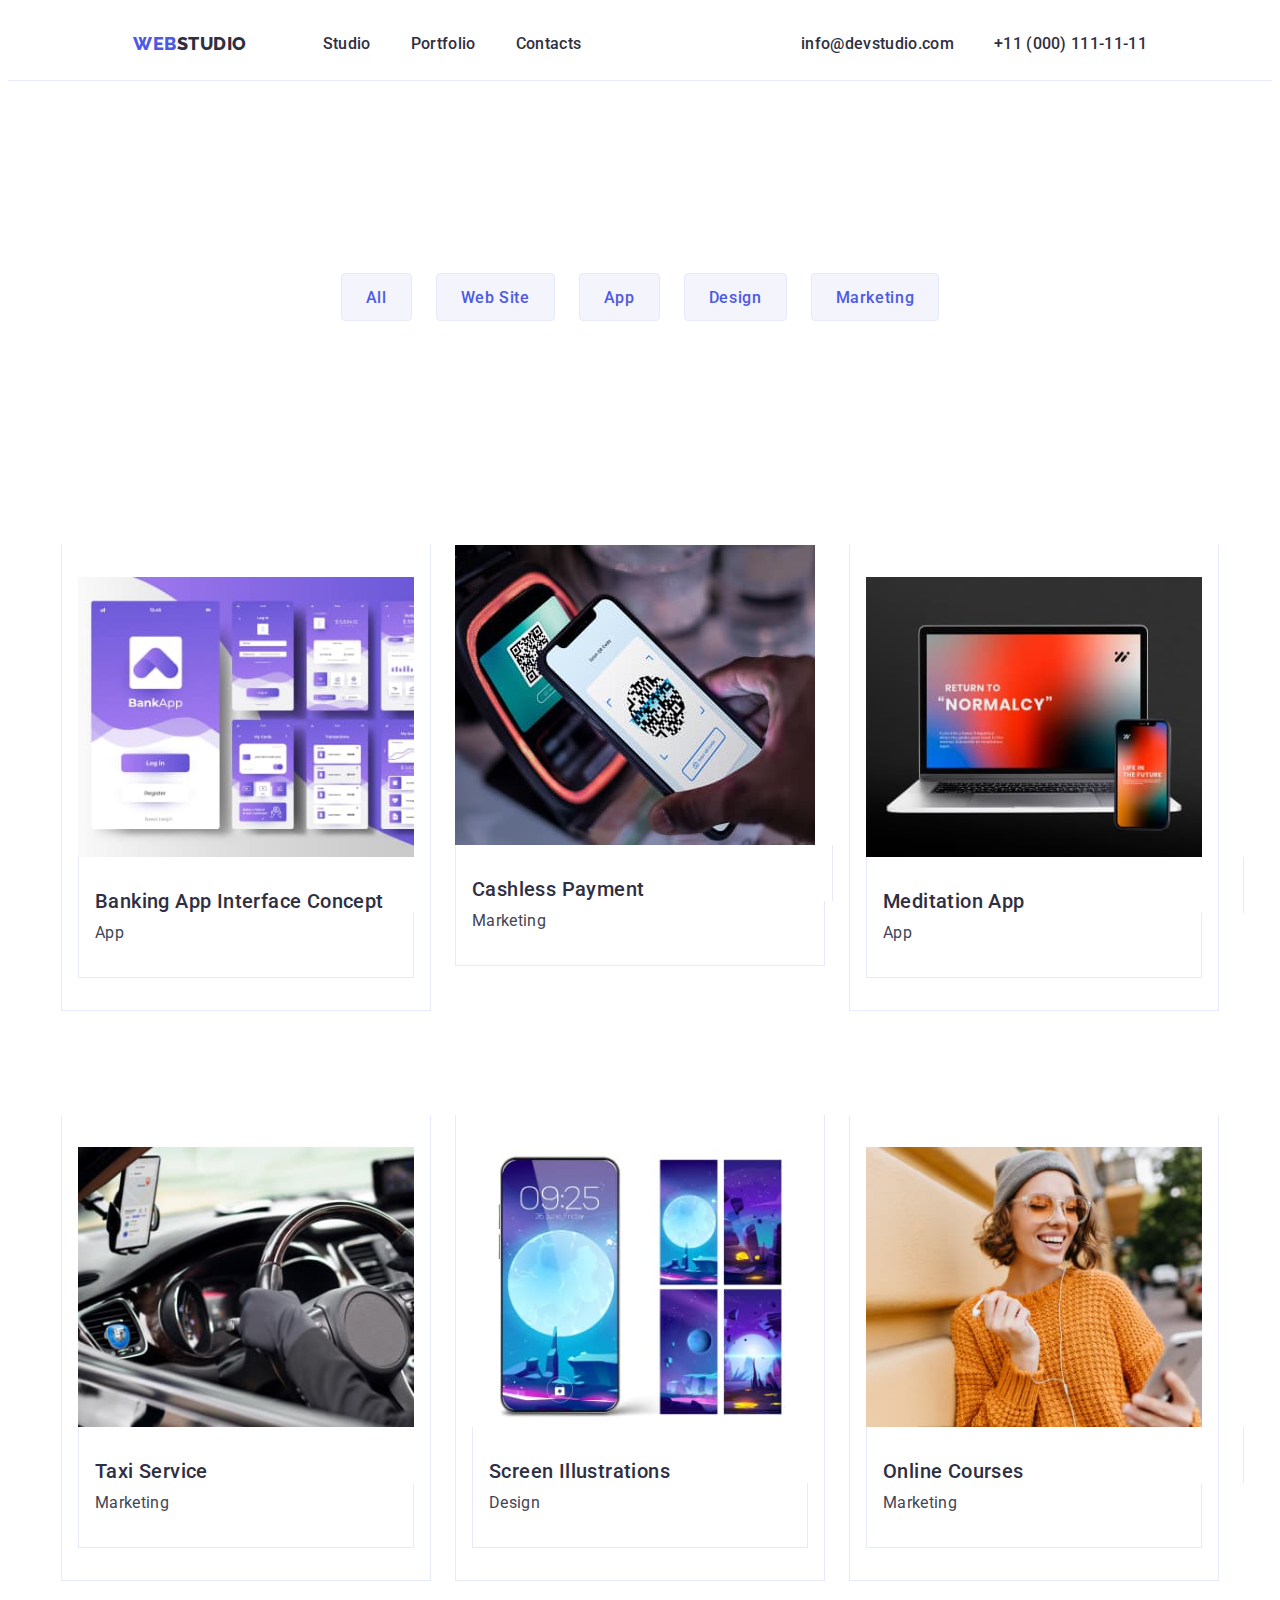
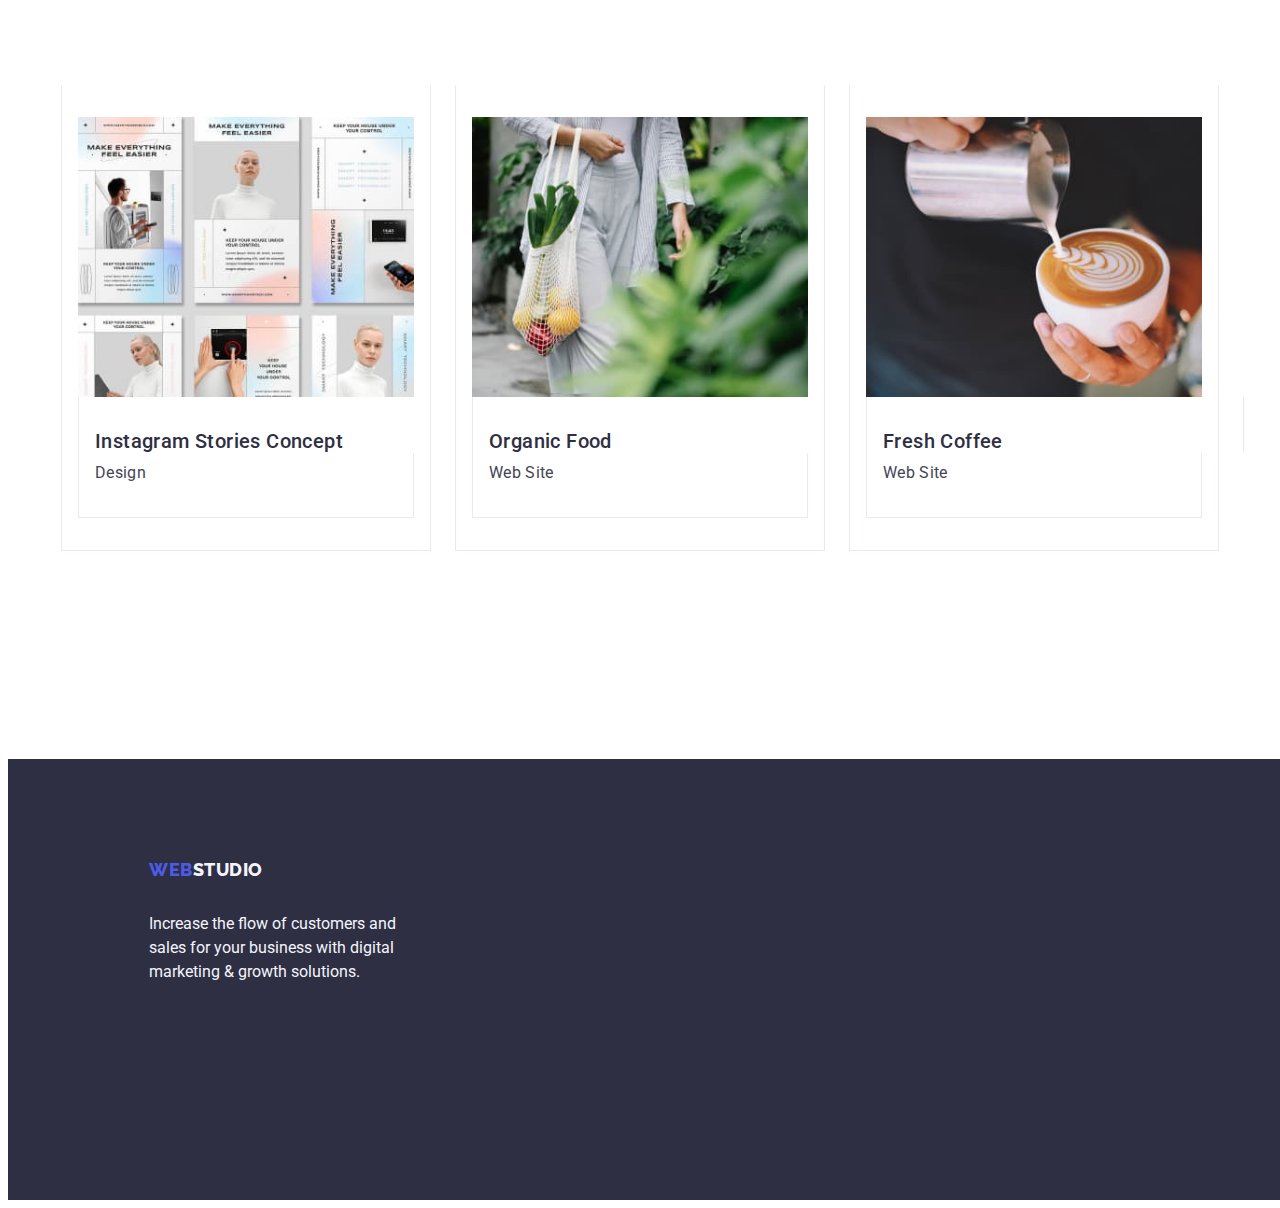
==== commit 6d6e1b64: "Homework-3-#7" ====
--- a/portfolio.html
+++ b/portfolio.html
@@ -86,16 +86,16 @@
           <!-- Services -->
           <ul class="services list">
             <li class="services-link">
-              <a class="link" href="">
-                <img
-                  src="./images/portfolio/banking-app.jpg"
-                  alt="Banking App Interface Concept"
-                  width="360"
-                />
-              </a>
-              <div class="services-container">
-                <h2 class="services-title">Banking App Interface Concept</h2>
-                <p class="services-item">App</p>
+              <div class="services-container">
+                <a class="link" href=""
+                  ><img
+                    src="./images/portfolio/banking-app.jpg"
+                    alt="Banking App Interface Concept"
+                    width="360"
+                  />
+                  <h2 class="services-title">Banking App Interface Concept</h2>
+                  <p class="services-item">App</p></a
+                >
               </div>
             </li>
             <li class="services-link">
@@ -105,92 +105,99 @@
                   alt="Cashless Payment"
                   width="360"
                 />
-              </a>
-              <div class="services-container">
                 <h2 class="services-title">Cashless Payment</h2>
                 <p class="services-item">Marketing</p>
-              </div>
-            </li>
-            <li class="services-link">
-              <a class="link" href="">
-                <img
-                  src="./images/portfolio/meditation-app.jpg"
-                  alt="Meditation App"
-                  width="360"
-                />
               </a>
-              <h2 class="services-title">Meditation App</h2>
-              <p class="services-item">App</p>
-            </li>
-            <li class="services-link">
-              <a class="link" href="">
-                <img
-                  src="./images/portfolio/taxi-service.jpg"
-                  alt="Taxi Service"
-                  width="360"
-                />
-              </a>
-              <h2 class="services-title">Taxi Service</h2>
-              <p class="services-item">Marketing</p>
-            </li>
-            <li class="services-link">
-              <a class="link" href="">
-                <img
-                  src="./images/portfolio/screen-illustrations.jpg"
-                  alt="Screen Illustrations"
-                  width="360"
-              /></a>
-              <div class="services-container">
-                <h2 class="services-title">Screen Illustrations</h2>
-                <p class="services-item">Design</p>
-              </div>
-            </li>
-            <li class="services-link">
-              <a class="link" href="">
-                <img
-                  src="./images/portfolio/online-courses.jpg"
-                  alt="Online Courses"
-                  width="360"
-              /></a>
-              <div class="services-container">
-                <h2 class="services-title">Online Courses</h2>
-                <p class="services-item">Marketing</p>
-              </div>
-            </li>
-            <li class="services-link">
-              <a class="link" href="">
-                <img
-                  src="./images/portfolio/instagram-stories.jpg"
-                  alt="Instagram Stories Concept"
-                  width="360"
-              /></a>
-              <div class="services-container">
-                <h2 class="services-title">Instagram Stories Concept</h2>
-                <p class="services-item">Design</p>
-              </div>
-            </li>
-            <li class="services-link">
-              <a class="link" href="">
-                <img
-                  src="./images/portfolio/organic-food.jpg"
-                  alt="Organic Food"
-                  width="360"
-              /></a>
-              <div class="services-container">
-                <h2 class="services-title">Organic Food</h2>
-                <p class="services-item">Web Site</p>
-              </div>
-            </li>
-            <li class="services-link">
-              <a class="link" href="">
-                <img
-                  src="./images/portfolio/fresh-coffee.jpg"
-                  alt="Fresh Coffee"
-                  width="360"
-              /></a>
-              <div class="services-container">
-                <h2 class="services-title">Fresh Coffee</h2>
-                <p class="services-item">Web Site</p>
+            </li>
+            <li class="services-link">
+              <div class="services-container">
+                <a class="link" href="">
+                  <img
+                    src="./images/portfolio/meditation-app.jpg"
+                    alt="Meditation App"
+                    width="360"
+                  />
+                  <h2 class="services-title">Meditation App</h2>
+                  <p class="services-item">App</p>
+                </a>
+              </div>
+            </li>
+            <li class="services-link">
+              <div class="services-container">
+                <a class="link" href="">
+                  <img
+                    src="./images/portfolio/taxi-service.jpg"
+                    alt="Taxi Service"
+                    width="360"
+                  />
+                  <h2 class="services-title">Taxi Service</h2>
+                  <p class="services-item">Marketing</p>
+                </a>
+              </div>
+            </li>
+            <li class="services-link">
+              <div class="services-container">
+                <a class="link" href="">
+                  <img
+                    src="./images/portfolio/screen-illustrations.jpg"
+                    alt="Screen Illustrations"
+                    width="360"
+                  />
+                  <h2 class="services-title">Screen Illustrations</h2>
+                  <p class="services-item">Design</p>
+                </a>
+              </div>
+            </li>
+            <li class="services-link">
+              <div class="services-container">
+                <a class="link" href="">
+                  <img
+                    src="./images/portfolio/online-courses.jpg"
+                    alt="Online Courses"
+                    width="360"
+                  />
+                  <h2 class="services-title">Online Courses</h2>
+                  <p class="services-item">Marketing</p>
+                </a>
+              </div>
+            </li>
+            <li class="services-link">
+              <div class="services-container">
+                <a class="link" href="">
+                  <img
+                    src="./images/portfolio/instagram-stories.jpg"
+                    alt="Instagram Stories Concept"
+                    width="360"
+                  />
+                  <h2 class="services-title">Instagram Stories Concept</h2>
+                  <p class="services-item">Design</p>
+                </a>
+              </div>
+            </li>
+            <li class="services-link">
+              <div class="services-container">
+                <a class="link" href="">
+                  <img
+                    src="./images/portfolio/organic-food.jpg"
+                    alt="Organic Food"
+                    width="360"
+                  />
+                  <h2 class="services-title">Organic Food</h2>
+                  <p class="services-item">Web Site</p>
+                </a>
+              </div>
+            </li>
+            <li class="services-link">
+              <div class="services-container">
+                <a class="link" href="">
+                  <img
+                    src="./images/portfolio/fresh-coffee.jpg"
+                    alt="Fresh Coffee"
+                    width="360"
+                  />
+                  <h2 class="services-title">Fresh Coffee</h2>
+                  <p class="services-item">Web Site</p>
+                </a>
               </div>
             </li>
           </ul>
--- a/css/styles.css
+++ b/css/styles.css
@@ -124,7 +124,6 @@
   color: var(--accent-color);
   display: flex;
   align-items: center;
-  padding: 24px 0;
 }
 
 .header-nav-list:not(:last-child) {
@@ -145,6 +144,7 @@
   color: #434455;
   display: flex;
   align-items: center;
+  padding: 24px 0;
 }
 
 .modal-contact:hover,
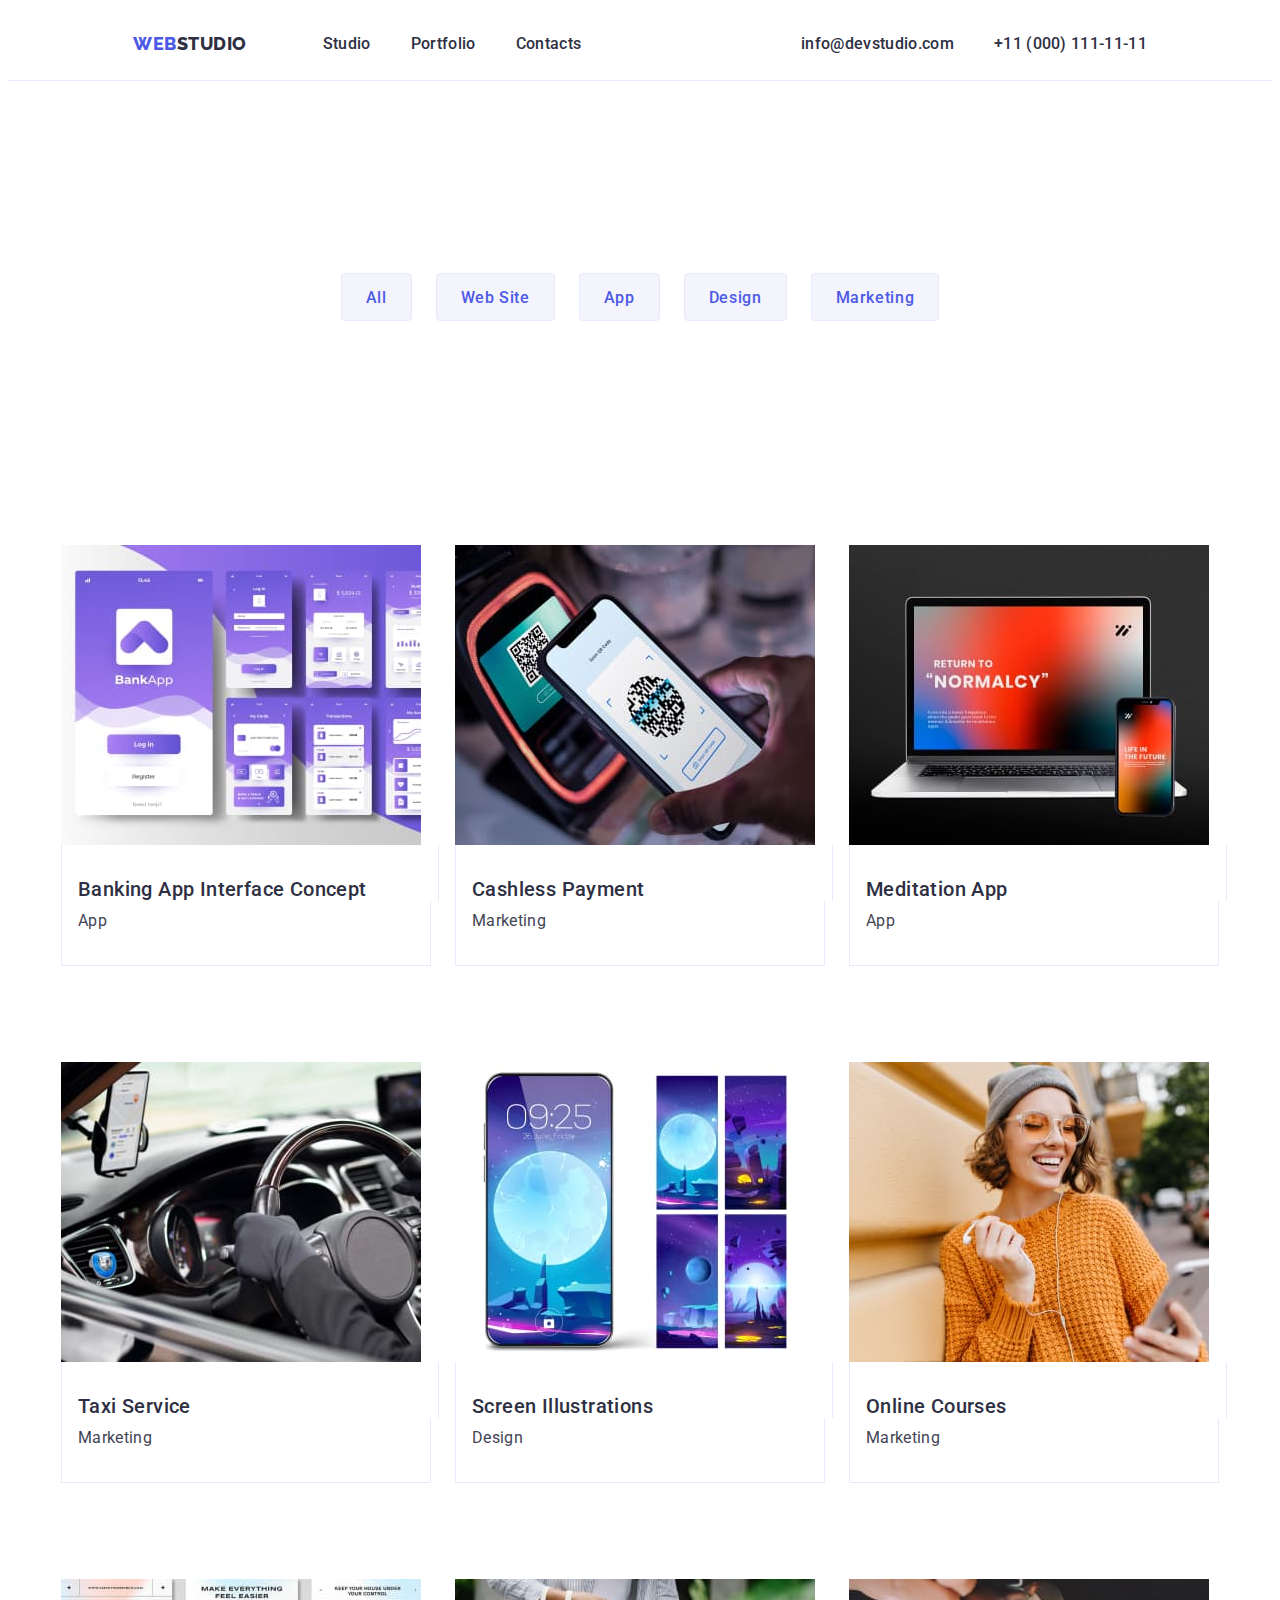
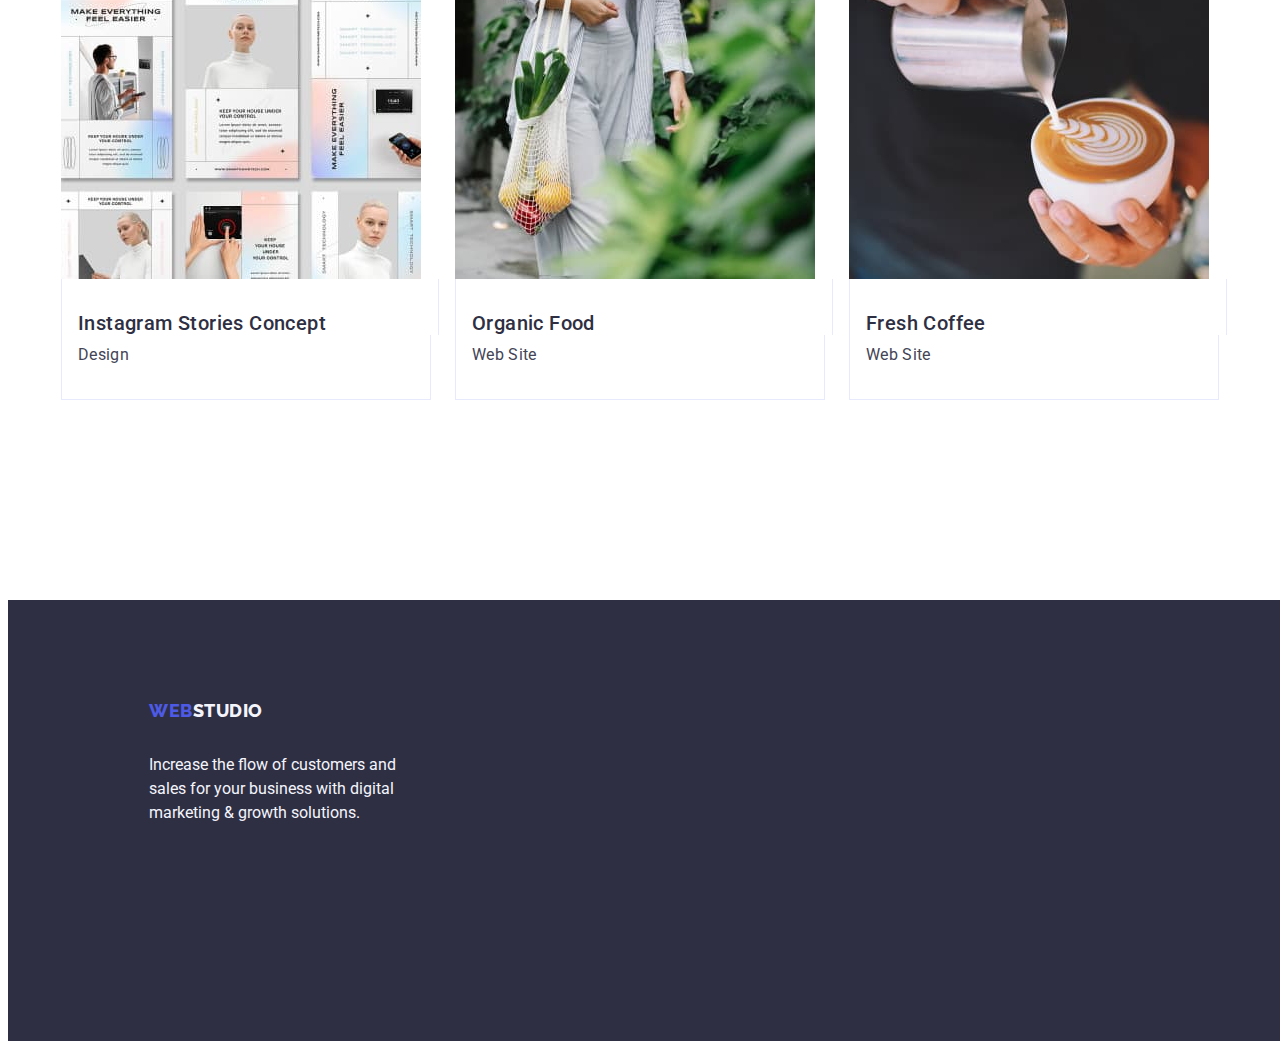
==== commit 5668a61b: "homework-3-#8" ====
--- a/portfolio.html
+++ b/portfolio.html
@@ -86,17 +86,15 @@
           <!-- Services -->
           <ul class="services list">
             <li class="services-link">
-              <div class="services-container">
-                <a class="link" href=""
-                  ><img
-                    src="./images/portfolio/banking-app.jpg"
-                    alt="Banking App Interface Concept"
-                    width="360"
-                  />
-                  <h2 class="services-title">Banking App Interface Concept</h2>
-                  <p class="services-item">App</p></a
-                >
-              </div>
+              <a class="link" href=""
+                ><img
+                  src="./images/portfolio/banking-app.jpg"
+                  alt="Banking App Interface Concept"
+                  width="360"
+                />
+                <h2 class="services-title">Banking App Interface Concept</h2>
+                <p class="services-item">App</p></a
+              >
             </li>
             <li class="services-link">
               <a class="link" href="">
@@ -110,95 +108,81 @@
               </a>
             </li>
             <li class="services-link">
-              <div class="services-container">
-                <a class="link" href="">
-                  <img
-                    src="./images/portfolio/meditation-app.jpg"
-                    alt="Meditation App"
-                    width="360"
-                  />
-                  <h2 class="services-title">Meditation App</h2>
-                  <p class="services-item">App</p>
-                </a>
-              </div>
-            </li>
-            <li class="services-link">
-              <div class="services-container">
-                <a class="link" href="">
-                  <img
-                    src="./images/portfolio/taxi-service.jpg"
-                    alt="Taxi Service"
-                    width="360"
-                  />
-                  <h2 class="services-title">Taxi Service</h2>
-                  <p class="services-item">Marketing</p>
-                </a>
-              </div>
-            </li>
-            <li class="services-link">
-              <div class="services-container">
-                <a class="link" href="">
-                  <img
-                    src="./images/portfolio/screen-illustrations.jpg"
-                    alt="Screen Illustrations"
-                    width="360"
-                  />
-                  <h2 class="services-title">Screen Illustrations</h2>
-                  <p class="services-item">Design</p>
-                </a>
-              </div>
-            </li>
-            <li class="services-link">
-              <div class="services-container">
-                <a class="link" href="">
-                  <img
-                    src="./images/portfolio/online-courses.jpg"
-                    alt="Online Courses"
-                    width="360"
-                  />
-                  <h2 class="services-title">Online Courses</h2>
-                  <p class="services-item">Marketing</p>
-                </a>
-              </div>
-            </li>
-            <li class="services-link">
-              <div class="services-container">
-                <a class="link" href="">
-                  <img
-                    src="./images/portfolio/instagram-stories.jpg"
-                    alt="Instagram Stories Concept"
-                    width="360"
-                  />
-                  <h2 class="services-title">Instagram Stories Concept</h2>
-                  <p class="services-item">Design</p>
-                </a>
-              </div>
-            </li>
-            <li class="services-link">
-              <div class="services-container">
-                <a class="link" href="">
-                  <img
-                    src="./images/portfolio/organic-food.jpg"
-                    alt="Organic Food"
-                    width="360"
-                  />
-                  <h2 class="services-title">Organic Food</h2>
-                  <p class="services-item">Web Site</p>
-                </a>
-              </div>
-            </li>
-            <li class="services-link">
-              <div class="services-container">
-                <a class="link" href="">
-                  <img
-                    src="./images/portfolio/fresh-coffee.jpg"
-                    alt="Fresh Coffee"
-                    width="360"
-                  />
-                  <h2 class="services-title">Fresh Coffee</h2>
-                  <p class="services-item">Web Site</p>
-                </a>
-              </div>
+              <a class="link" href="">
+                <img
+                  src="./images/portfolio/meditation-app.jpg"
+                  alt="Meditation App"
+                  width="360"
+                />
+                <h2 class="services-title">Meditation App</h2>
+                <p class="services-item">App</p>
+              </a>
+            </li>
+            <li class="services-link">
+              <a class="link" href="">
+                <img
+                  src="./images/portfolio/taxi-service.jpg"
+                  alt="Taxi Service"
+                  width="360"
+                />
+                <h2 class="services-title">Taxi Service</h2>
+                <p class="services-item">Marketing</p>
+              </a>
+            </li>
+            <li class="services-link">
+              <a class="link" href="">
+                <img
+                  src="./images/portfolio/screen-illustrations.jpg"
+                  alt="Screen Illustrations"
+                  width="360"
+                />
+                <h2 class="services-title">Screen Illustrations</h2>
+                <p class="services-item">Design</p>
+              </a>
+            </li>
+            <li class="services-link">
+              <a class="link" href="">
+                <img
+                  src="./images/portfolio/online-courses.jpg"
+                  alt="Online Courses"
+                  width="360"
+                />
+                <h2 class="services-title">Online Courses</h2>
+                <p class="services-item">Marketing</p>
+              </a>
+            </li>
+            <li class="services-link">
+              <a class="link" href="">
+                <img
+                  src="./images/portfolio/instagram-stories.jpg"
+                  alt="Instagram Stories Concept"
+                  width="360"
+                />
+                <h2 class="services-title">Instagram Stories Concept</h2>
+                <p class="services-item">Design</p>
+              </a>
+            </li>
+            <li class="services-link">
+              <a class="link" href="">
+                <img
+                  src="./images/portfolio/organic-food.jpg"
+                  alt="Organic Food"
+                  width="360"
+                />
+                <h2 class="services-title">Organic Food</h2>
+                <p class="services-item">Web Site</p>
+              </a>
+            </li>
+            <li class="services-link">
+              <a class="link" href="">
+                <img
+                  src="./images/portfolio/fresh-coffee.jpg"
+                  alt="Fresh Coffee"
+                  width="360"
+                />
+                <h2 class="services-title">Fresh Coffee</h2>
+                <p class="services-item">Web Site</p>
+              </a>
             </li>
           </ul>
         </div>
--- a/css/styles.css
+++ b/css/styles.css
@@ -124,6 +124,7 @@
   color: var(--accent-color);
   display: flex;
   align-items: center;
+  padding: 24px 0;
 }
 
 .header-nav-list:not(:last-child) {
@@ -144,7 +145,6 @@
   color: #434455;
   display: flex;
   align-items: center;
-  padding: 24px 0;
 }
 
 .modal-contact:hover,
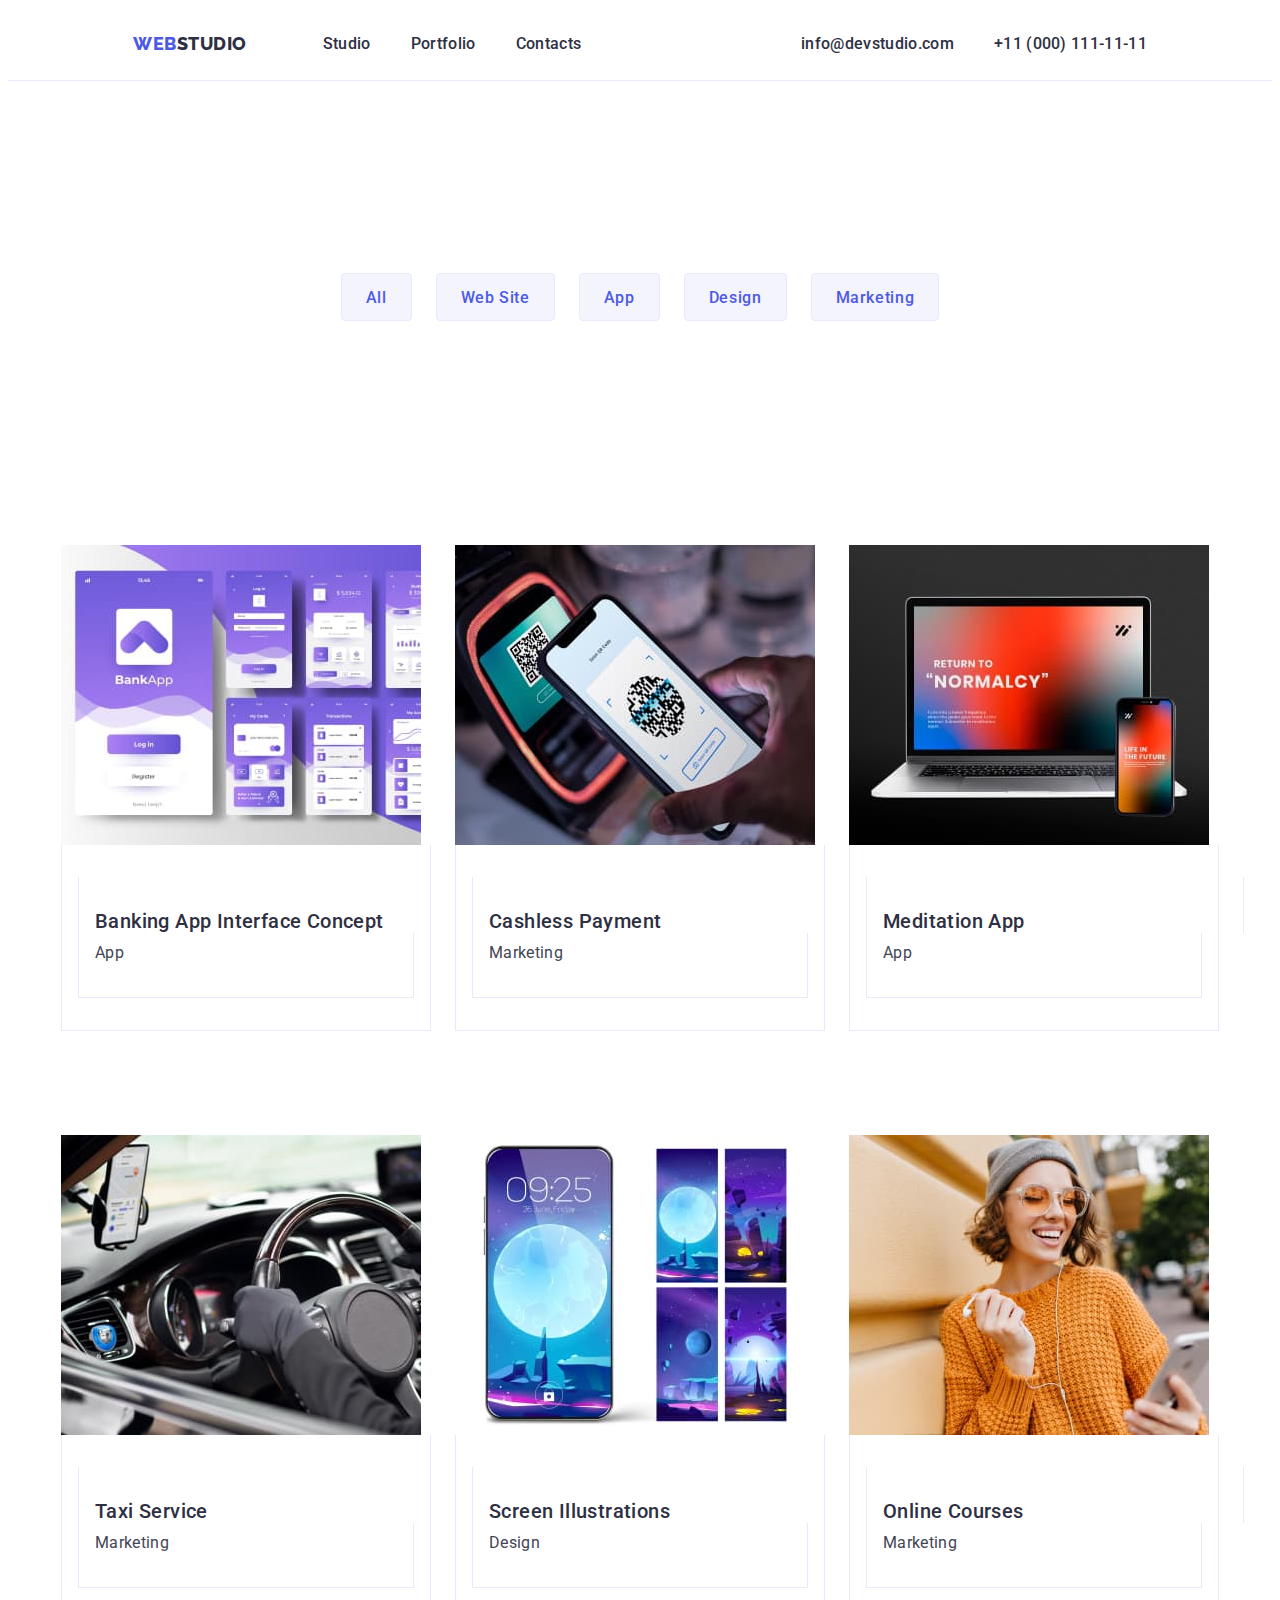
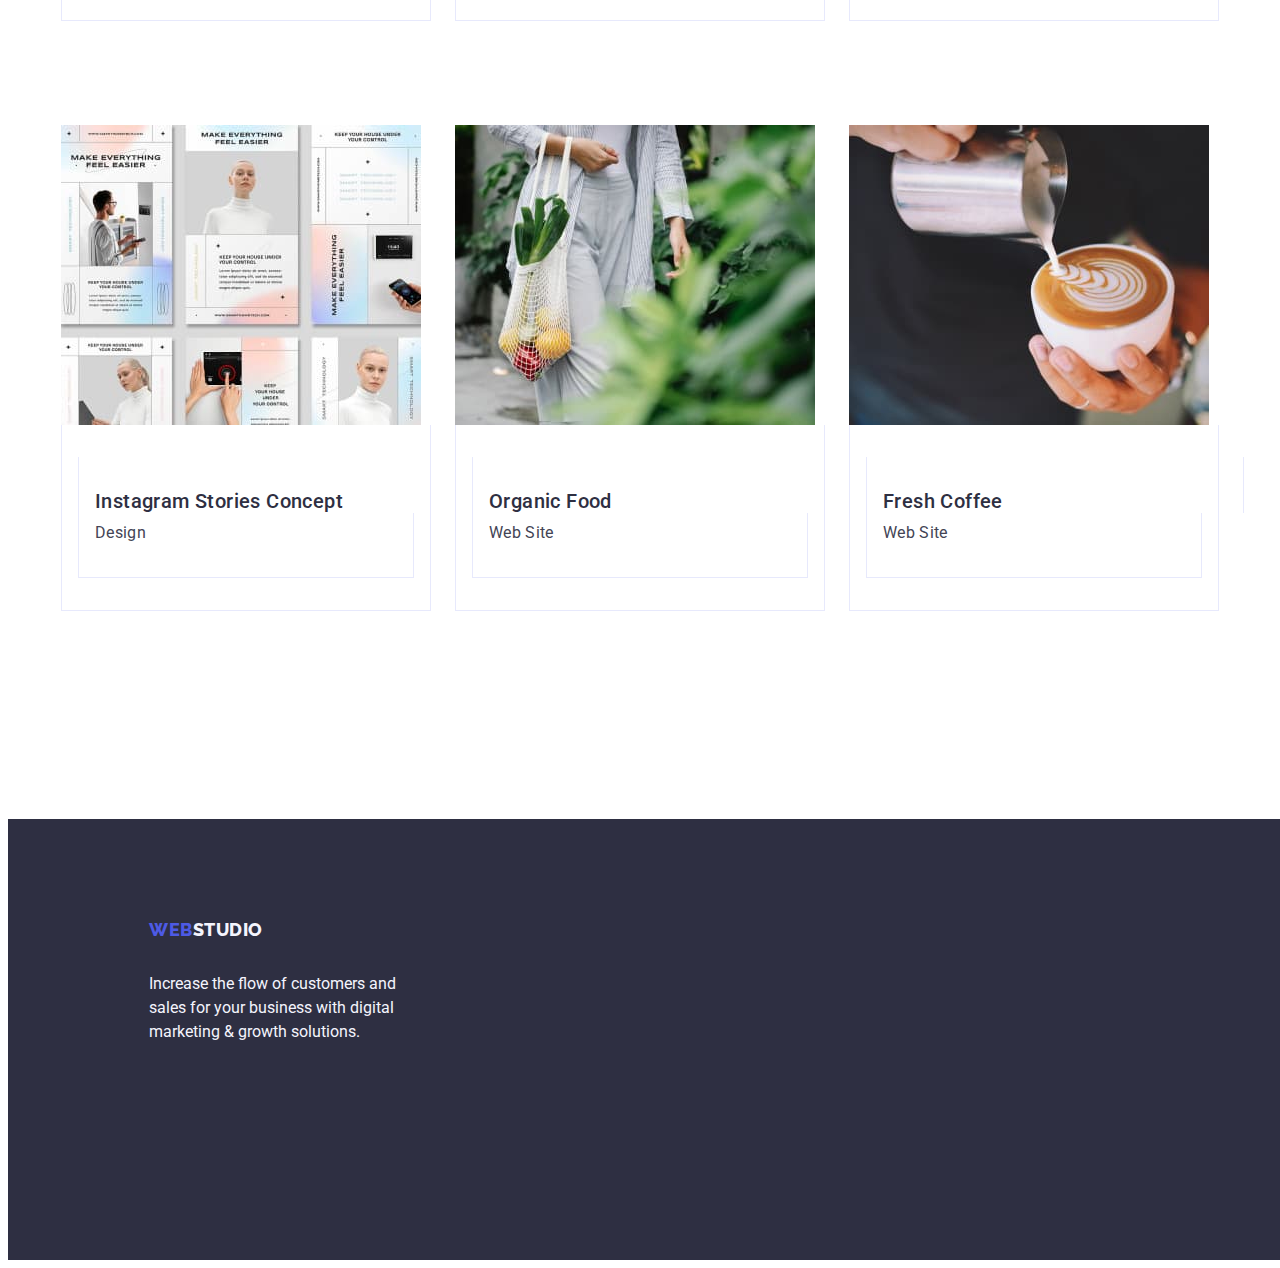
==== commit 68e4170a: "homework-3-#9" ====
--- a/portfolio.html
+++ b/portfolio.html
@@ -92,8 +92,10 @@
                   alt="Banking App Interface Concept"
                   width="360"
                 />
-                <h2 class="services-title">Banking App Interface Concept</h2>
-                <p class="services-item">App</p></a
+                <div class="services-container">
+                  <h2 class="services-title">Banking App Interface Concept</h2>
+                  <p class="services-item">App</p>
+                </div></a
               >
             </li>
             <li class="services-link">
@@ -103,8 +105,10 @@
                   alt="Cashless Payment"
                   width="360"
                 />
-                <h2 class="services-title">Cashless Payment</h2>
-                <p class="services-item">Marketing</p>
+                <div class="services-container">
+                  <h2 class="services-title">Cashless Payment</h2>
+                  <p class="services-item">Marketing</p>
+                </div>
               </a>
             </li>
             <li class="services-link">
@@ -114,8 +118,10 @@
                   alt="Meditation App"
                   width="360"
                 />
-                <h2 class="services-title">Meditation App</h2>
-                <p class="services-item">App</p>
+                <div class="services-container">
+                  <h2 class="services-title">Meditation App</h2>
+                  <p class="services-item">App</p>
+                </div>
               </a>
             </li>
             <li class="services-link">
@@ -125,8 +131,10 @@
                   alt="Taxi Service"
                   width="360"
                 />
-                <h2 class="services-title">Taxi Service</h2>
-                <p class="services-item">Marketing</p>
+                <div class="services-container">
+                  <h2 class="services-title">Taxi Service</h2>
+                  <p class="services-item">Marketing</p>
+                </div>
               </a>
             </li>
             <li class="services-link">
@@ -136,8 +144,10 @@
                   alt="Screen Illustrations"
                   width="360"
                 />
-                <h2 class="services-title">Screen Illustrations</h2>
-                <p class="services-item">Design</p>
+                <div class="services-container">
+                  <h2 class="services-title">Screen Illustrations</h2>
+                  <p class="services-item">Design</p>
+                </div>
               </a>
             </li>
             <li class="services-link">
@@ -147,8 +157,10 @@
                   alt="Online Courses"
                   width="360"
                 />
-                <h2 class="services-title">Online Courses</h2>
-                <p class="services-item">Marketing</p>
+                <div class="services-container">
+                  <h2 class="services-title">Online Courses</h2>
+                  <p class="services-item">Marketing</p>
+                </div>
               </a>
             </li>
             <li class="services-link">
@@ -158,8 +170,10 @@
                   alt="Instagram Stories Concept"
                   width="360"
                 />
-                <h2 class="services-title">Instagram Stories Concept</h2>
-                <p class="services-item">Design</p>
+                <div class="services-container">
+                  <h2 class="services-title">Instagram Stories Concept</h2>
+                  <p class="services-item">Design</p>
+                </div>
               </a>
             </li>
             <li class="services-link">
@@ -169,8 +183,10 @@
                   alt="Organic Food"
                   width="360"
                 />
-                <h2 class="services-title">Organic Food</h2>
-                <p class="services-item">Web Site</p>
+                <div class="services-container">
+                  <h2 class="services-title">Organic Food</h2>
+                  <p class="services-item">Web Site</p>
+                </div>
               </a>
             </li>
             <li class="services-link">
@@ -180,8 +196,10 @@
                   alt="Fresh Coffee"
                   width="360"
                 />
-                <h2 class="services-title">Fresh Coffee</h2>
-                <p class="services-item">Web Site</p>
+                <div class="services-container">
+                  <h2 class="services-title">Fresh Coffee</h2>
+                  <p class="services-item">Web Site</p>
+                </div>
               </a>
             </li>
           </ul>
--- a/css/styles.css
+++ b/css/styles.css
@@ -124,7 +124,8 @@
   color: var(--accent-color);
   display: flex;
   align-items: center;
-  padding: 24px 0;
+  padding-top: 24px;
+  padding-bottom: 24px;
 }
 
 .header-nav-list:not(:last-child) {
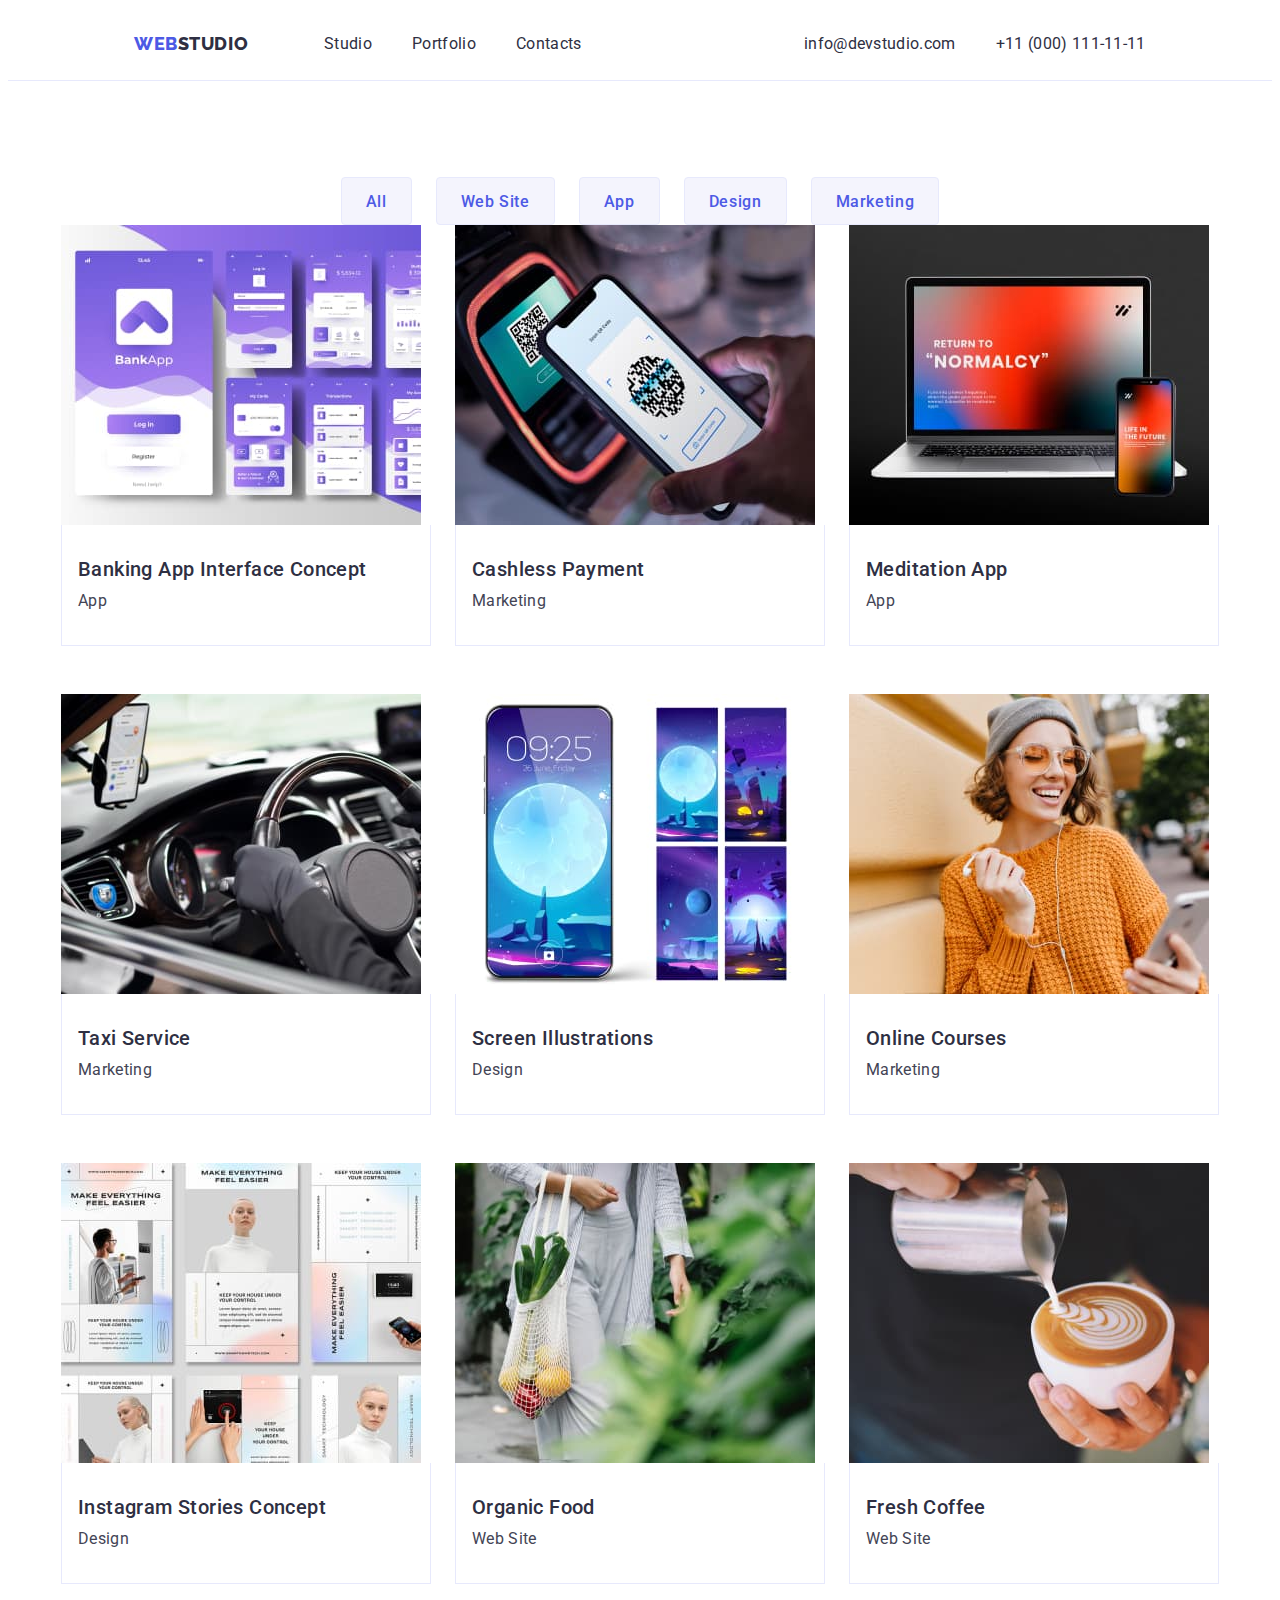
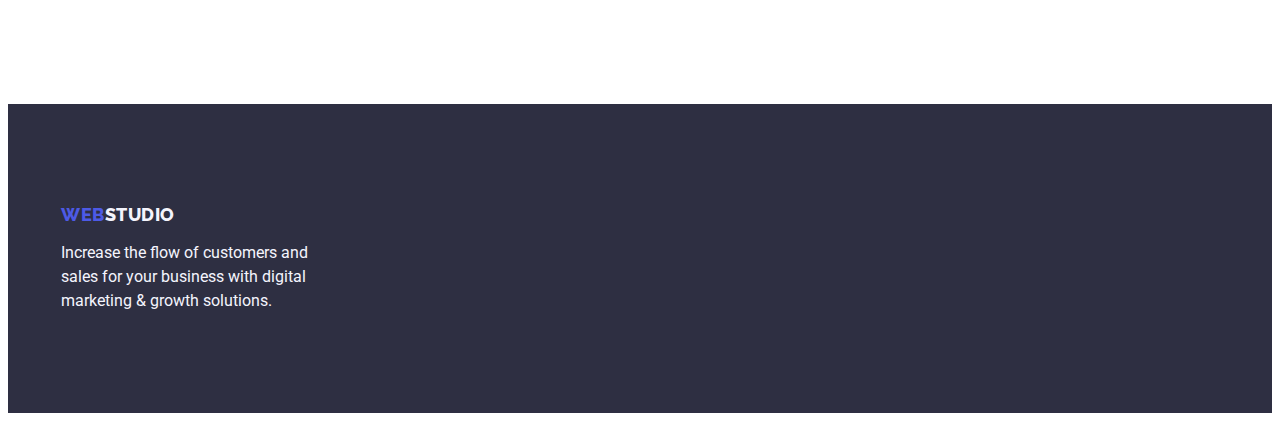
==== commit 9b9cc329: "homework-3-#19" ====
--- a/portfolio.html
+++ b/portfolio.html
@@ -61,7 +61,7 @@
       <!-- Navigation -->
       <section class="section-title">
         <div class="container">
-          <h1 hidden>Title</h1>
+          <h1 class="visually-hidden">Title</h1>
           <ul class="list nav-list">
             <li class="nav-list-item">
               <button class="nav-btn nav-btn-text" type="button">All</button>
--- a/css/styles.css
+++ b/css/styles.css
@@ -23,7 +23,8 @@
 h2,
 h3,
 h4,
-h5 p {
+h5,
+p {
   margin-top: 0;
   margin-bottom: 0;
 }
@@ -117,21 +118,22 @@
 }
 
 .header-nav-list {
-  font-weight: 500;
+  font-weight: 400;
   font-size: 16px;
   line-height: 1.5;
   letter-spacing: 0.02em;
   color: var(--accent-color);
   display: flex;
   align-items: center;
-  padding-top: 24px;
-  padding-bottom: 24px;
 }
 
 .header-nav-list:not(:last-child) {
   margin-right: 40px;
 }
 
+.modal-link {
+  padding: 24px 0;
+}
 .modal-link:hover,
 .modal-link:focus {
   color: #404bbf;
@@ -160,8 +162,8 @@
 */
 .hero {
   background: var(--accent-color);
-  width: 1440px;
-  height: 600px;
+  /* max-width: 1440px;
+  height: 600px; */
   margin-right: auto;
   margin-left: auto;
   padding: 188px 0;
@@ -206,13 +208,19 @@
   | Benefits styles
   |============================
 */
-.benefist {
-  font-weight: 500;
-  font-size: 20px;
-  line-height: 1.2;
-  letter-spacing: 0.02em;
-  padding: 120px 0;
-  margin-bottom: 8px;
+
+.visually-hidden {
+  position: absolute;
+  width: 1px;
+  height: 1px;
+  margin: -1px;
+  border: 0;
+  padding: 0;
+
+  white-space: nowrap;
+  clip-path: inset(100%);
+  clip: rect(0 0 0 0);
+  overflow: hidden;
 }
 
 .benefist-list {
@@ -237,6 +245,10 @@
   | Function styles
   |============================
 */
+
+.function {
+  padding-top: 0;
+}
 .function-item {
   font-weight: 700;
   font-size: 36px;
@@ -266,7 +278,6 @@
 }
 .team-item {
   background-color: #ffffff;
-  padding-bottom: 32px;
   border-radius: 0px 0px 4px 4px;
 }
 
@@ -275,16 +286,10 @@
 }
 
 .team-item-list {
-  padding: 32px 16px;
   text-align: center;
-  margin-bottom: 8px;
 }
 .team-flex {
   display: flex;
-  flex-wrap: wrap;
-  padding-bottom: 120px;
-  justify-content: space-between;
-  text-align: center;
 }
 
 .team-header {
@@ -315,7 +320,6 @@
   background-color: #ffffff;
   color: #434455;
   margin: 0;
-  padding-top: 8px;
 }
 /**
   |============================
@@ -324,9 +328,6 @@
 */
 .footer {
   background: var(--accent-color);
-  width: 1440px;
-  margin-right: auto;
-  margin-left: auto;
   padding: 100px 0;
 }
 
@@ -357,7 +358,6 @@
   line-height: 1.5;
   color: var(--main-portfolio-color);
   width: 264px;
-  padding-bottom: 100px;
 }
 
 /**
@@ -369,18 +369,15 @@
 .section-title {
   padding: 96px 0 120px;
 }
-.nav-list-item {
-  margin-bottom: 72px;
-}
+/* .nav-list-item {
+  
+} */
 
 .nav-list {
   display: flex;
-  padding-top: 96px;
-  padding-bottom: 72px;
   justify-content: center;
   column-gap: 24px;
   gap: 24px;
-  margin-bottom: 72px;
 }
 .nav-btn {
   background-color: var(--main-portfolio-background-color);
@@ -413,15 +410,11 @@
 .services {
   display: flex;
   flex-wrap: wrap;
-  justify-content: space-between;
-  padding-bottom: 32px;
-  padding-top: 8px;
   column-gap: 24px;
   row-gap: 48px;
 }
 
 .services-link {
-  margin-bottom: 48px;
   column-gap: 24px;
   width: calc((100% - 48px) / 3);
 }
@@ -432,10 +425,7 @@
   letter-spacing: 0.02em;
   color: var(--accent-color);
   width: 360px;
-  padding-top: 32px;
-  padding-left: 16px;
-  border-right: 1px solid #e7e9fc;
-  border-left: 1px solid #e7e9fc;
+  margin-bottom: 8px;
 }
 
 .services-item {
@@ -444,18 +434,11 @@
   line-height: 1.5;
   letter-spacing: 0.02em;
   color: #434455;
-  padding-left: 16px;
-  padding-top: 8px;
-  padding-bottom: 32px;
   margin: 0;
-  border-right: 1px solid #e7e9fc;
-  border-left: 1px solid #e7e9fc;
-  border-bottom: 1px solid #e7e9fc;
 }
 
 .services-container {
   padding: 32px 16px;
   border: 1px solid #e7e9fc;
   border-top: none;
-  margin-bottom: 8px;
-}
+}
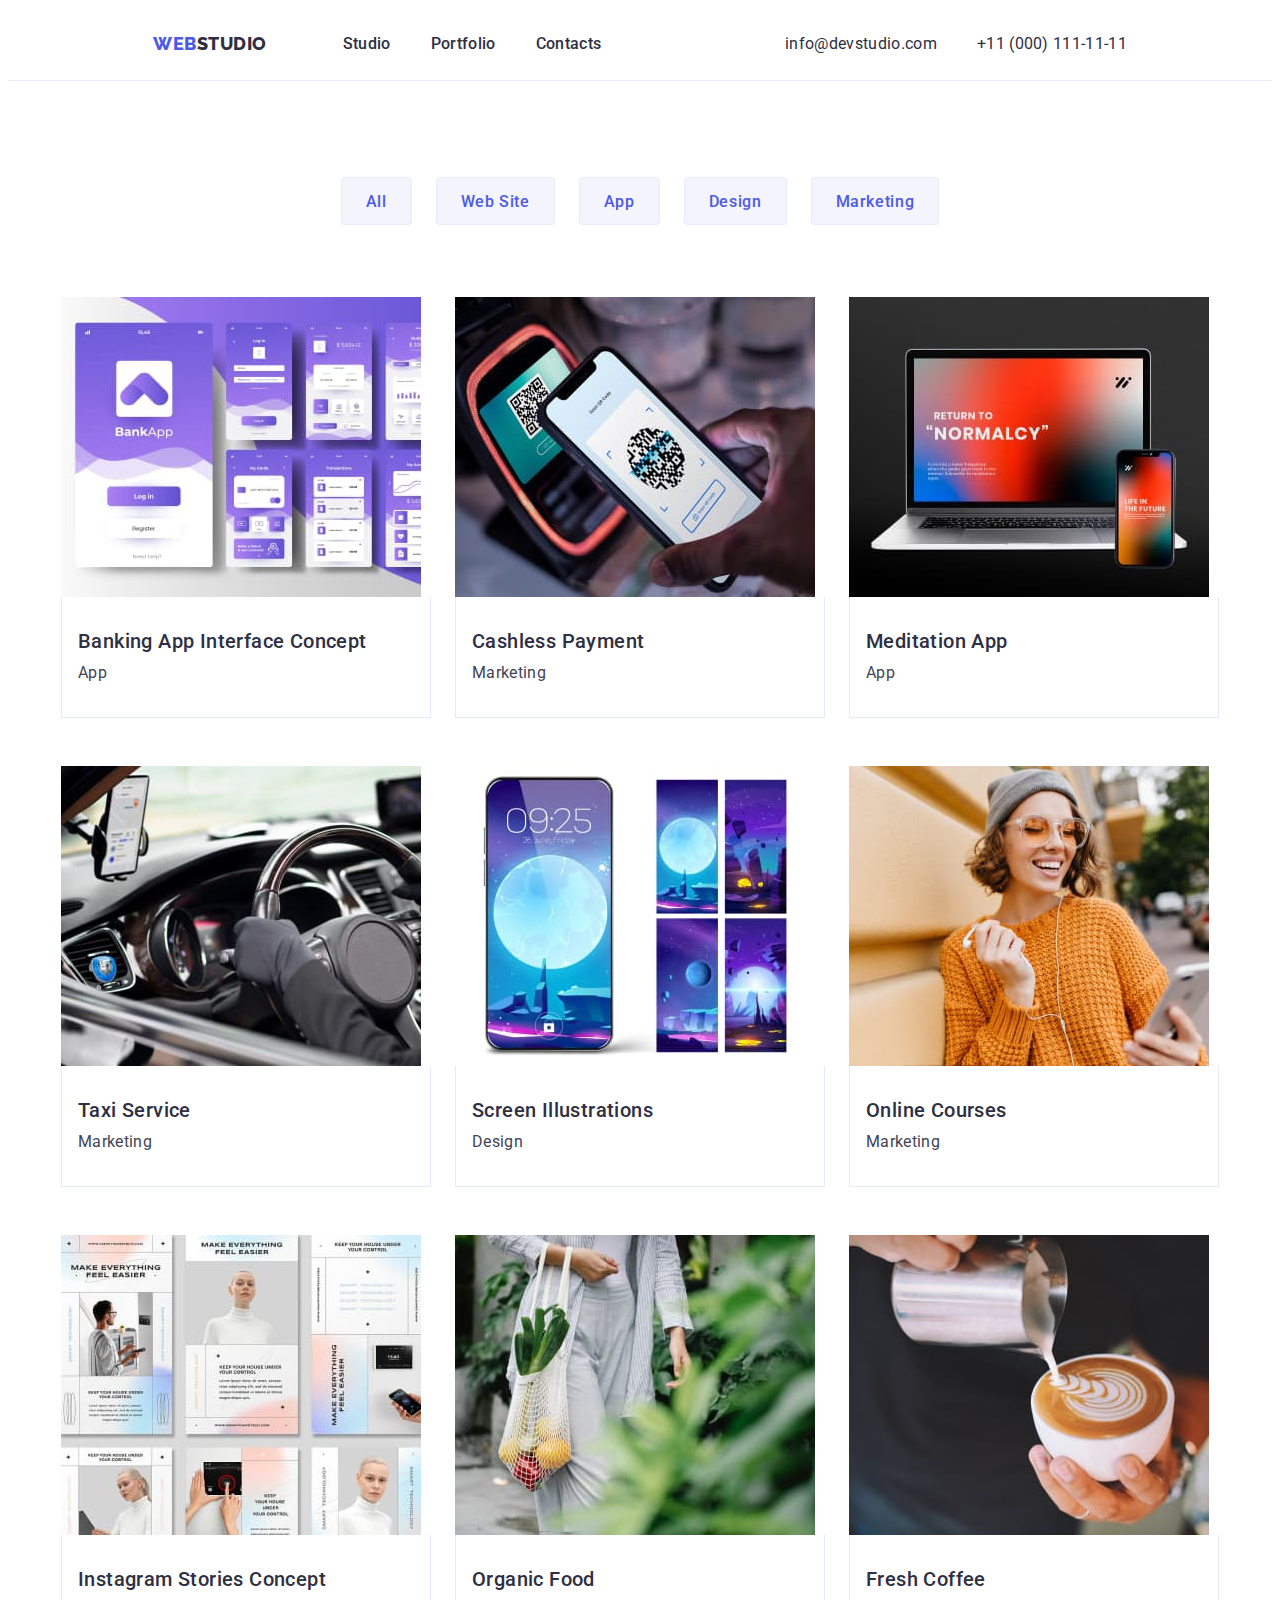
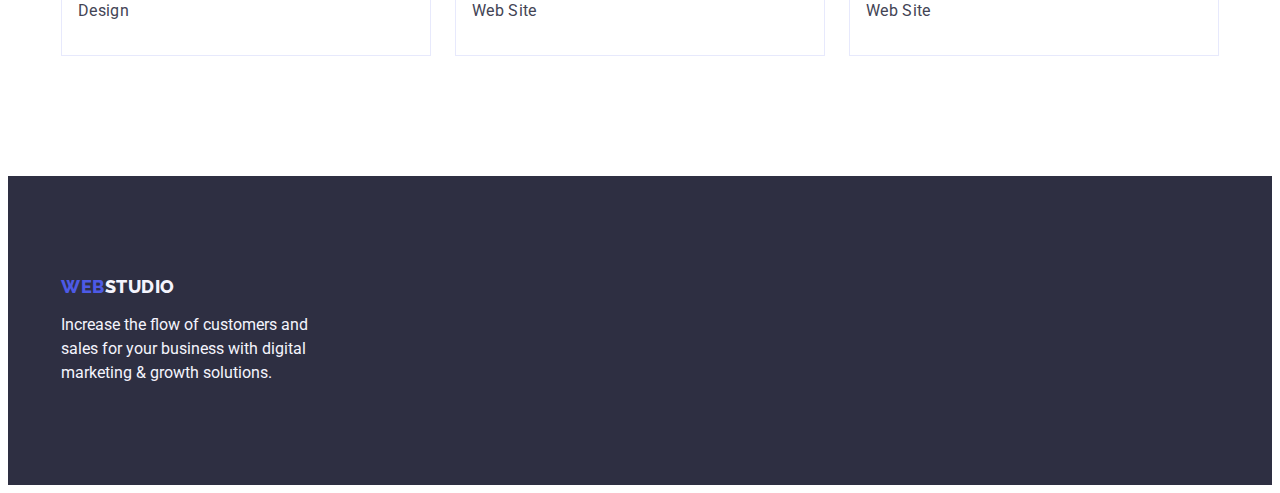
==== commit a92d2b12: "homework-3-#20" ====
--- a/portfolio.html
+++ b/portfolio.html
@@ -26,30 +26,30 @@
     <header class="header">
       <div class="header-container container">
         <nav class="header-logo">
-          <a class="header-logo header-logo-web link" href="./index.html">
+          <a class="header-logo-link header-logo-web link" href="./index.html">
             WEB<span class="header-logo-studio">Studio</span></a
           >
           <ul class="header-container list">
             <li class="header-nav-list">
-              <a class="modal-link link" href="./index.html">Studio</a>
-            </li>
-            <li class="header-nav-list">
-              <a class="modal-link link" href="./portfolio.html">Portfolio</a>
-            </li>
-            <li class="header-nav-list">
-              <a class="modal-link link" href="">Contacts</a>
+              <a class="header-link link" href="./index.html">Studio</a>
+            </li>
+            <li class="header-nav-list">
+              <a class="header-link link" href="./portfolio.html">Portfolio</a>
+            </li>
+            <li class="header-nav-list">
+              <a class="header-link link" href="">Contacts</a>
             </li>
           </ul>
         </nav>
         <address class="header-contact">
           <ul class="header-container list">
             <li class="header-nav-list">
-              <a class="modal-contact link" href="mailto:info@devstudio.com"
+              <a class="contact-link link" href="mailto:info@devstudio.com"
                 >info@devstudio.com</a
               >
             </li>
             <li class="header-nav-list">
-              <a class="modal-contact link" href="tel:+110001111111"
+              <a class="contact-link link" href="tel:+110001111111"
                 >+11 (000) 111-11-11</a
               >
             </li>
--- a/css/styles.css
+++ b/css/styles.css
@@ -94,8 +94,10 @@
 
 .header-logo {
   display: flex;
+  align-items: center;
+}
+.header-logo-link {
   margin-right: 76px;
-  align-items: center;
 }
 
 .header-logo-web {
@@ -108,12 +110,6 @@
   color: var(--logo-color);
 }
 .header-logo-studio {
-  font-family: "Raleway", sans-serif;
-  font-weight: 800;
-  font-size: 18px;
-  line-height: 1.67;
-  letter-spacing: 0.03em;
-  text-transform: uppercase;
   color: var(--accent-color);
 }
 
@@ -131,11 +127,12 @@
   margin-right: 40px;
 }
 
-.modal-link {
+.header-link {
   padding: 24px 0;
-}
-.modal-link:hover,
-.modal-link:focus {
+  font-weight: 500;
+}
+.header-link:hover,
+.header-link:focus {
   color: #404bbf;
 }
 
@@ -150,8 +147,11 @@
   align-items: center;
 }
 
-.modal-contact:hover,
-.modal-contact:focus {
+.contact-link {
+  font-weight: 400;
+}
+.contact-link:hover,
+.contact-link:focus {
   color: #404bbf;
 }
 
@@ -222,6 +222,9 @@
   clip: rect(0 0 0 0);
   overflow: hidden;
 }
+.benefist {
+  margin-bottom: 8px;
+}
 
 .benefist-list {
   display: flex;
@@ -262,6 +265,7 @@
 .function-list {
   display: flex;
   justify-content: space-between;
+  padding-bottom: 120px;
 }
 
 .function-list-item:not(:last-child) {
@@ -287,6 +291,7 @@
 
 .team-item-list {
   text-align: center;
+  padding: 32px 0;
 }
 .team-flex {
   display: flex;
@@ -309,7 +314,7 @@
   line-height: 1.2;
   letter-spacing: 0.02em;
   color: var(--accent-color);
-  padding-top: 32px;
+
   margin-bottom: 8px;
 }
 .team-list-item {
@@ -378,6 +383,7 @@
   justify-content: center;
   column-gap: 24px;
   gap: 24px;
+  margin-bottom: 72px;
 }
 .nav-btn {
   background-color: var(--main-portfolio-background-color);
@@ -424,7 +430,6 @@
   line-height: 1.2;
   letter-spacing: 0.02em;
   color: var(--accent-color);
-  width: 360px;
   margin-bottom: 8px;
 }
 
